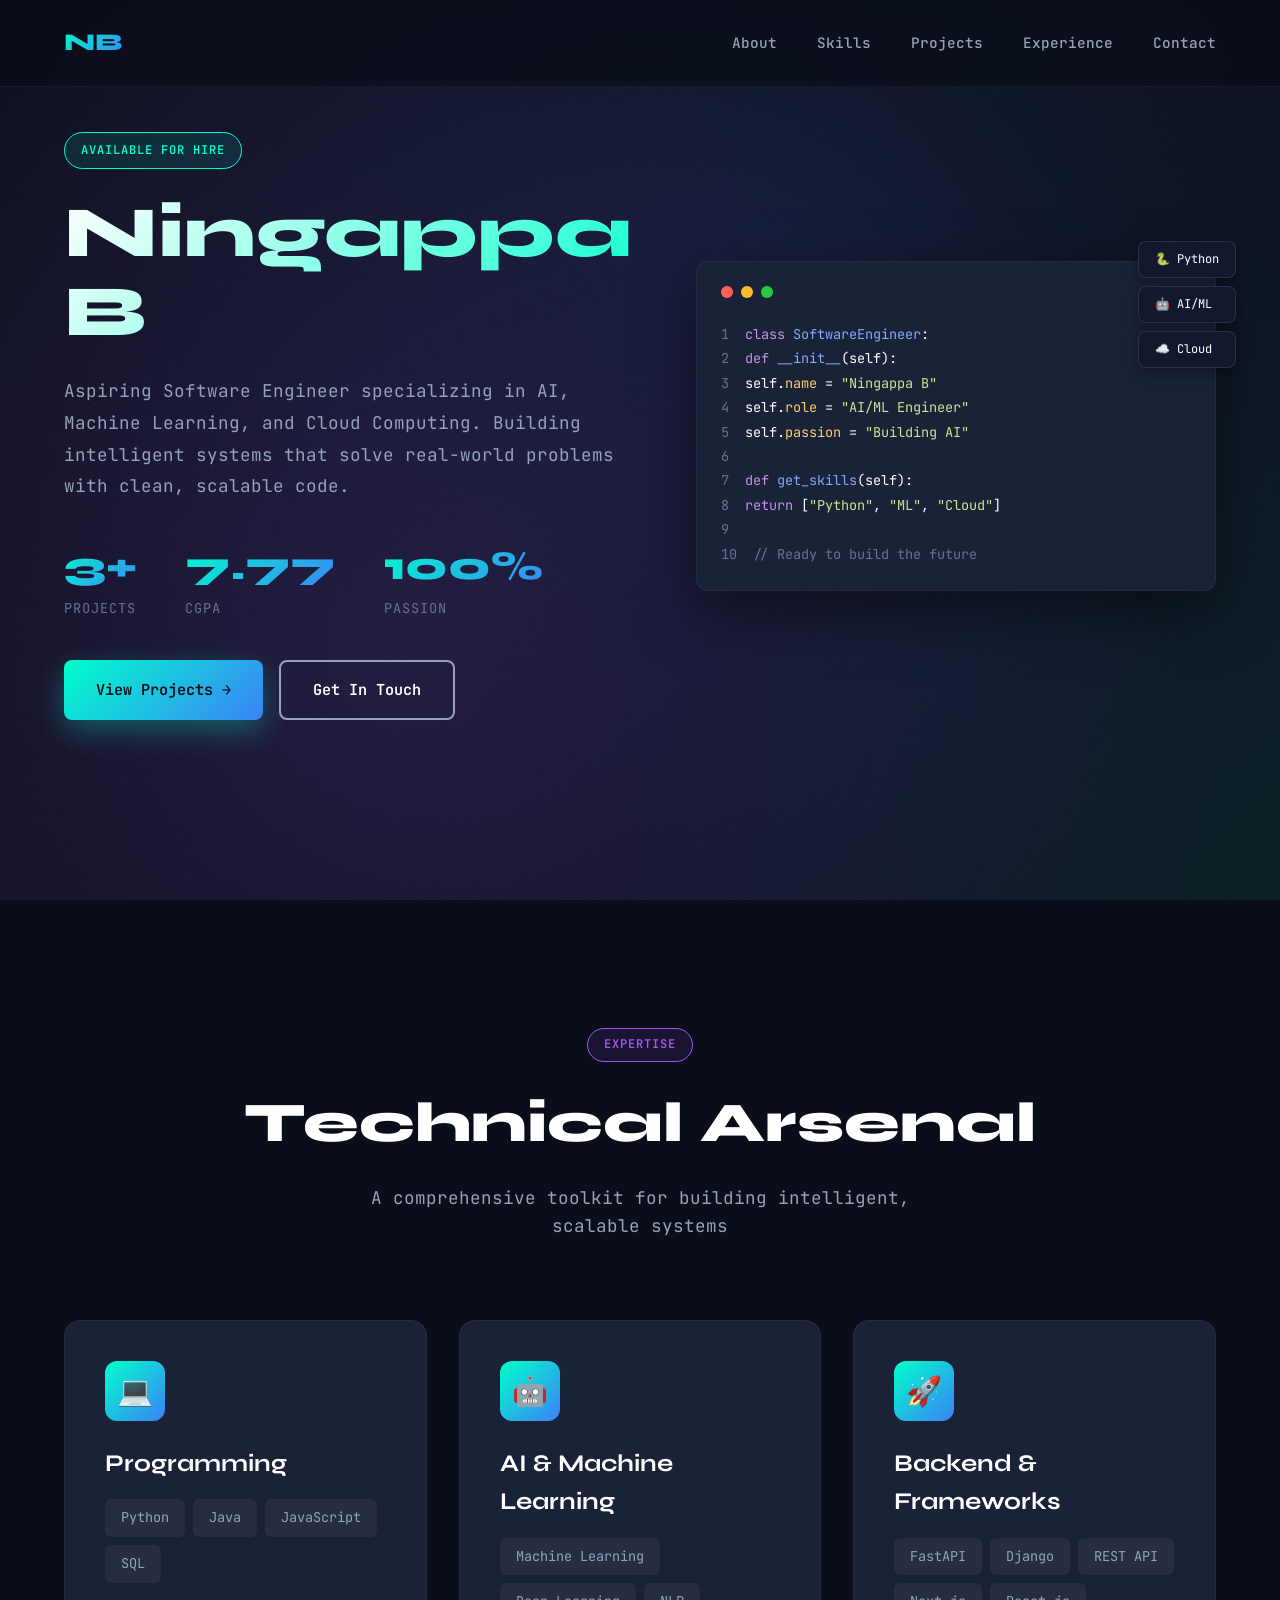
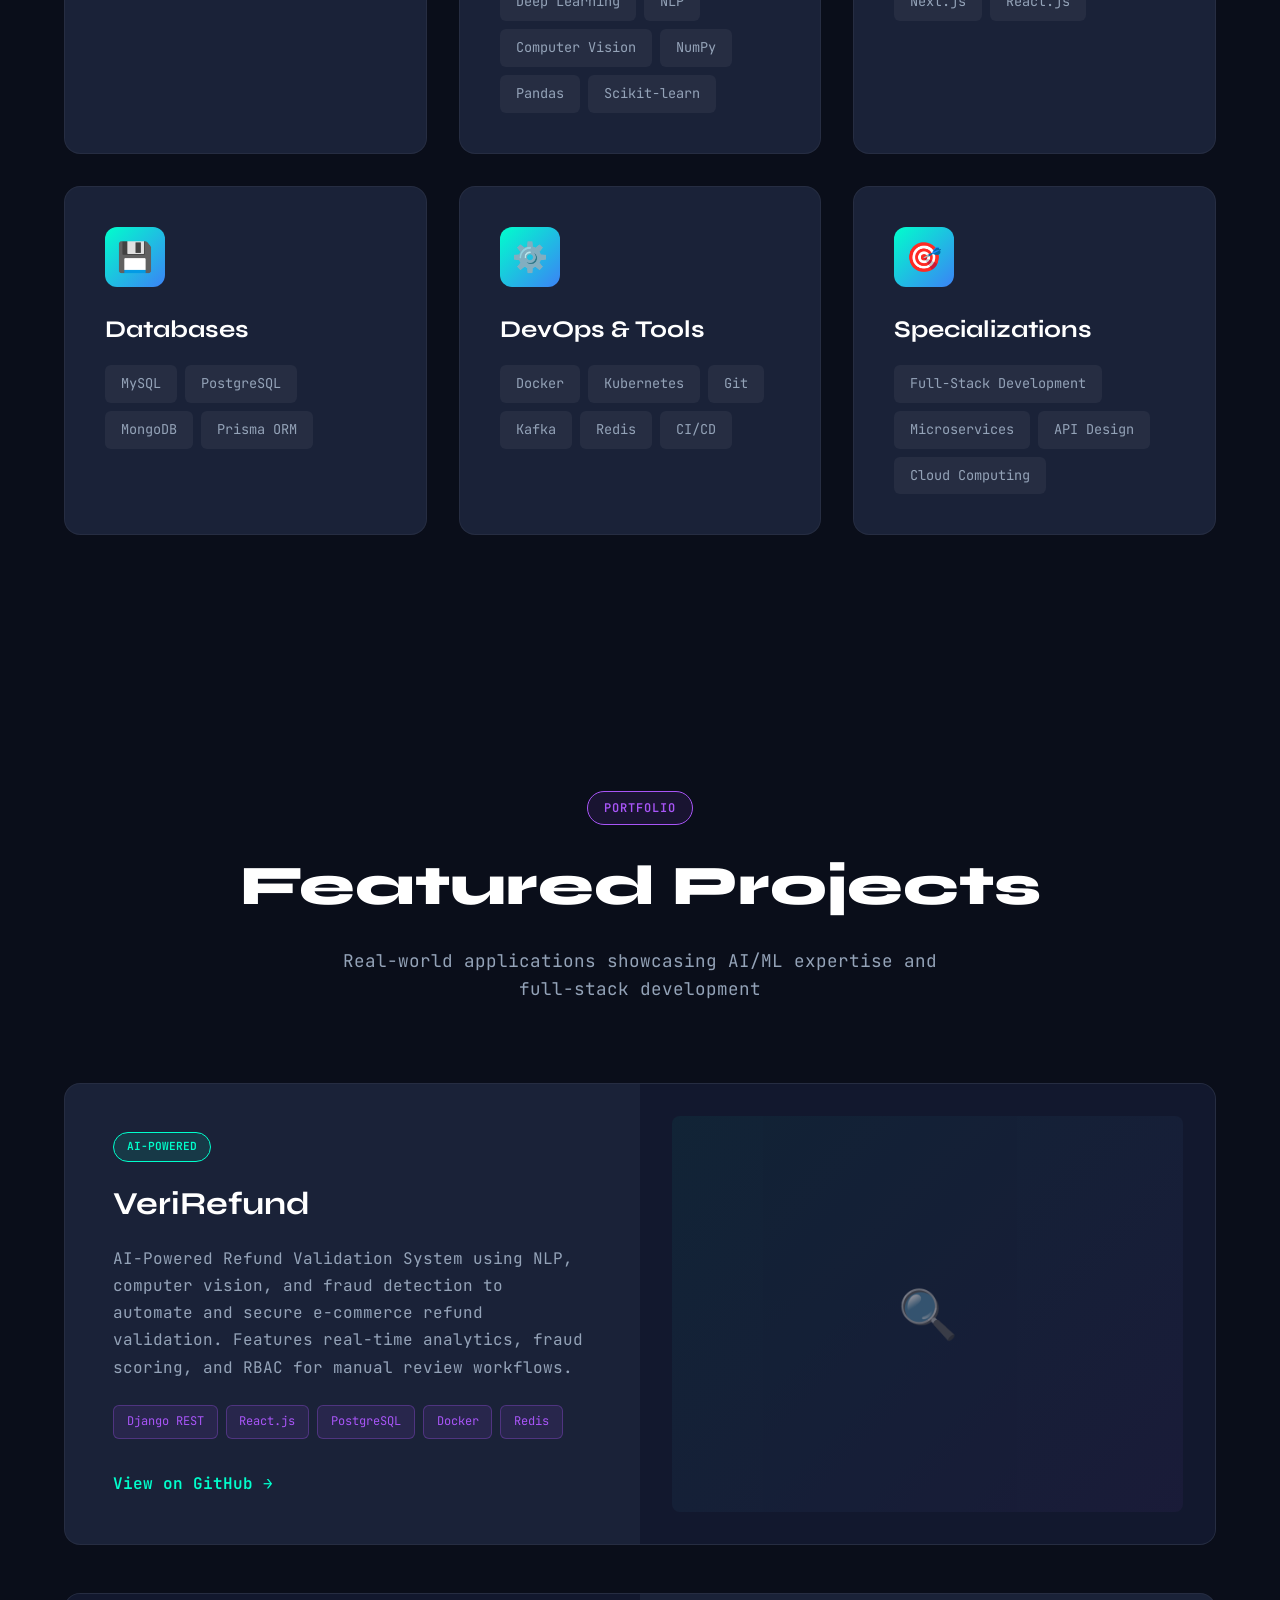
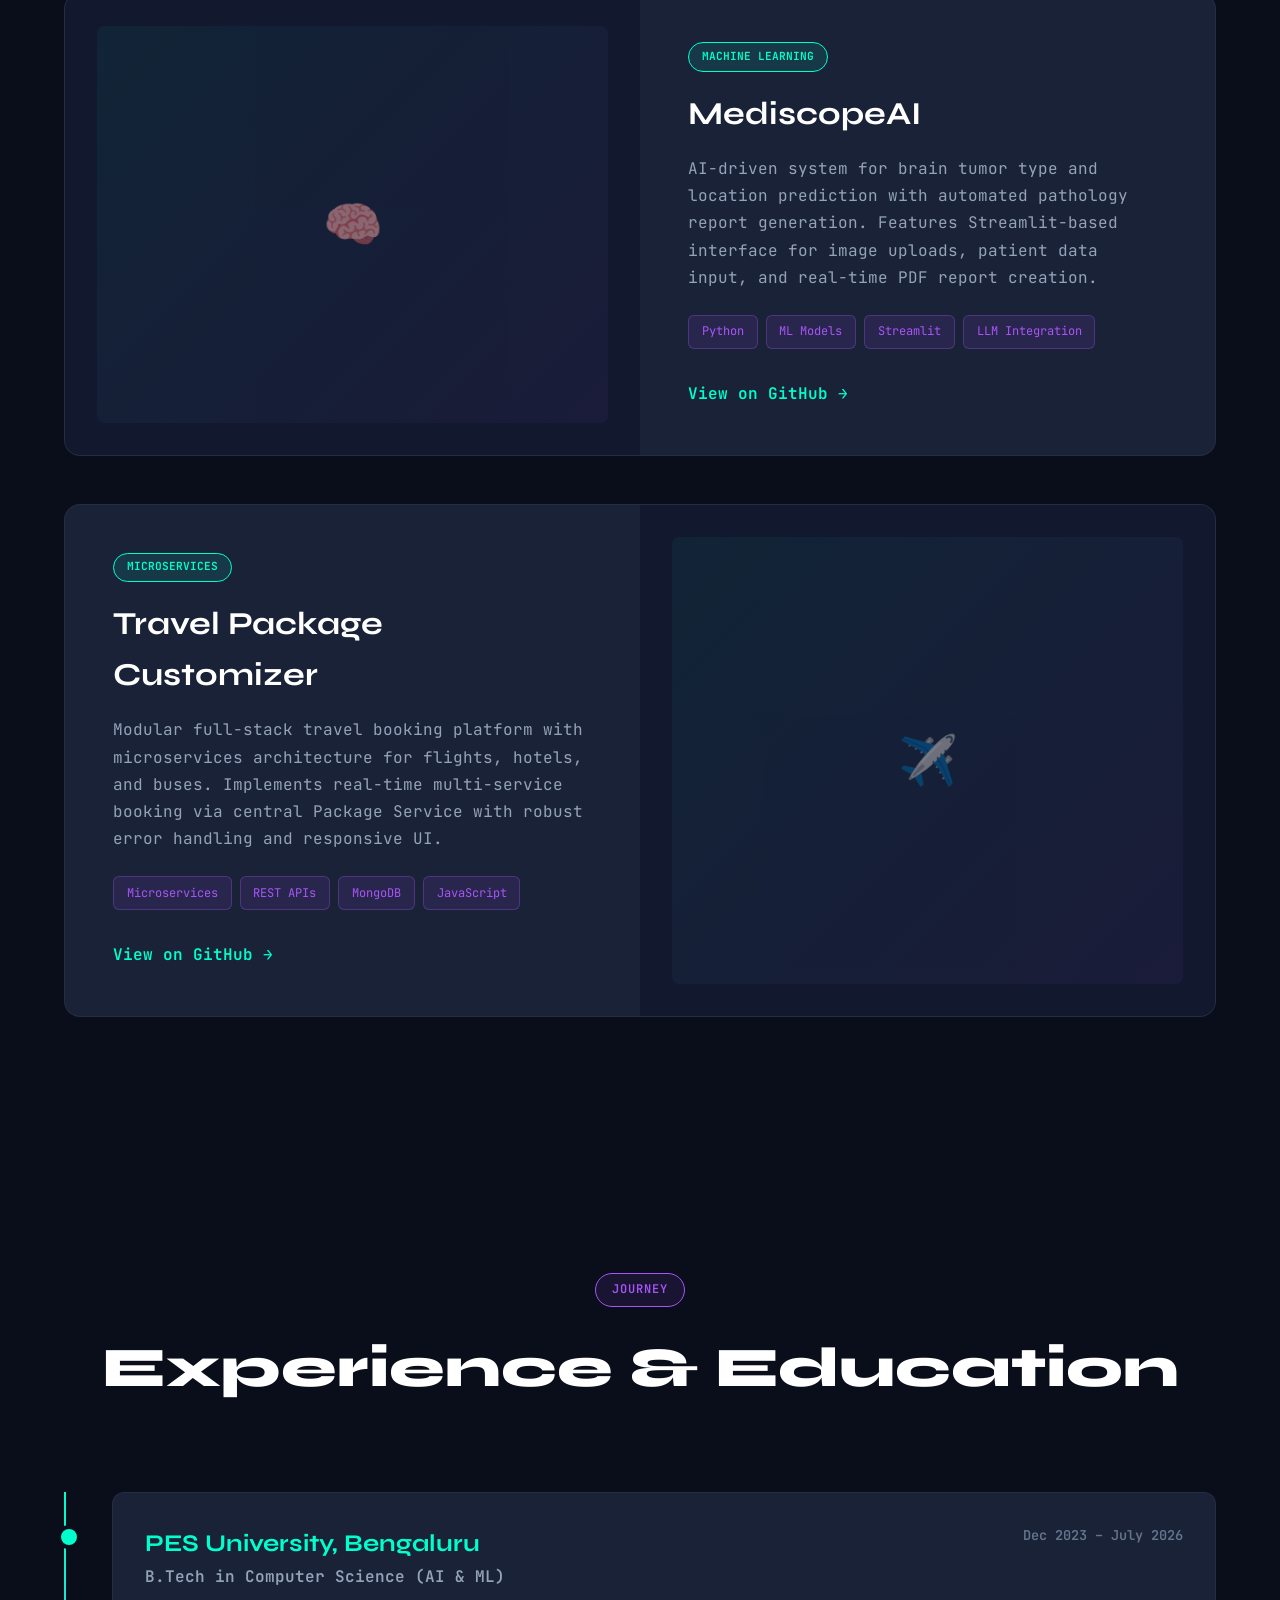
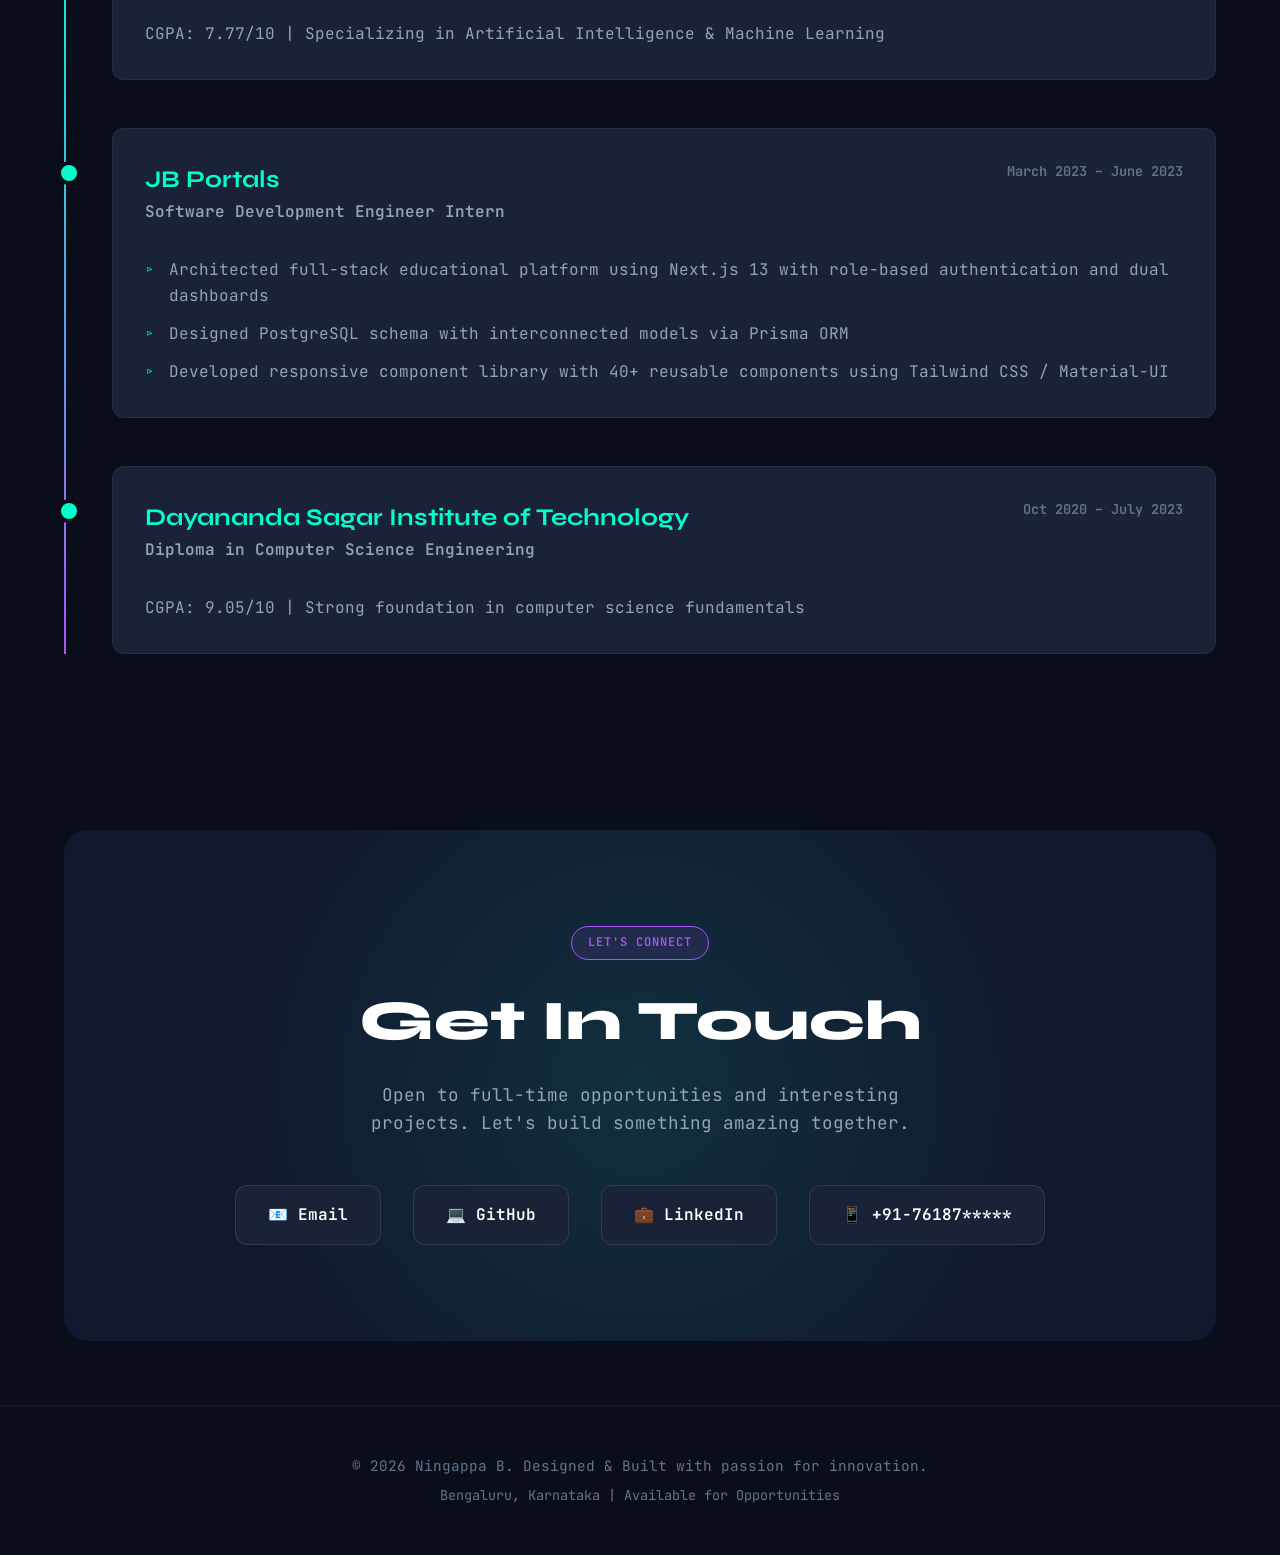
==== index.html @ 683966c1 "Rename portfolio.html to index.html for GitHub Pages" ====
<!DOCTYPE html>
<html lang="en">

<head>
    <meta charset="UTF-8">
    <meta name="viewport" content="width=device-width, initial-scale=1.0">
    <title>Ningappa B | Software Engineer & AI Specialist</title>
    <link rel="preconnect" href="https://fonts.googleapis.com">
    <link rel="preconnect" href="https://fonts.gstatic.com" crossorigin>
    <link
        href="https://fonts.googleapis.com/css2?family=Syne:wght@400;600;700;800&family=JetBrains+Mono:wght@400;500;600&display=swap"
        rel="stylesheet">
    <link rel="stylesheet" href="portfolio.css">
</head>

<body>
    <div class="bg-animation"></div>
    <div class="grain"></div>

    <!-- Navigation -->
    <nav>
        <div class="logo">NB</div>
        <ul class="nav-links">
            <li><a href="#about">About</a></li>
            <li><a href="#skills">Skills</a></li>
            <li><a href="#projects">Projects</a></li>
            <li><a href="#experience">Experience</a></li>
            <li><a href="#contact">Contact</a></li>
        </ul>
    </nav>

    <!-- Hero Section -->
    <section id="about" class="hero">
        <div class="container">
            <div class="hero-content">
                <div class="hero-text">
                    <span class="hero-tag">AVAILABLE FOR HIRE</span>
                    <h1>Ningappa B</h1>
                    <p class="hero-description">
                        Aspiring Software Engineer specializing in AI, Machine Learning, and Cloud Computing.
                        Building intelligent systems that solve real-world problems with clean, scalable code.
                    </p>
                    <div class="hero-stats">
                        <div class="stat">
                            <div class="stat-number">3+</div>
                            <div class="stat-label">Projects</div>
                        </div>
                        <div class="stat">
                            <div class="stat-number">7.77</div>
                            <div class="stat-label">CGPA</div>
                        </div>
                        <div class="stat">
                            <div class="stat-number">100%</div>
                            <div class="stat-label">Passion</div>
                        </div>
                    </div>
                    <div class="cta-buttons">
                        <a href="#projects" class="btn btn-primary">View Projects →</a>
                        <a href="#contact" class="btn btn-secondary">Get In Touch</a>
                    </div>
                </div>
                <div class="hero-visual">
                    <div class="code-window">
                        <div class="window-header">
                            <span class="window-dot dot-red"></span>
                            <span class="window-dot dot-yellow"></span>
                            <span class="window-dot dot-green"></span>
                        </div>
                        <div class="code-content">
                            <div class="code-line">
                                <span class="line-number">1</span>
                                <span><span class="keyword">class</span> <span
                                        class="function">SoftwareEngineer</span>:</span>
                            </div>
                            <div class="code-line">
                                <span class="line-number">2</span>
                                <span> <span class="keyword">def</span> <span
                                        class="function">__init__</span>(self):</span>
                            </div>
                            <div class="code-line">
                                <span class="line-number">3</span>
                                <span> self.<span class="variable">name</span> = <span class="string">"Ningappa
                                        B"</span></span>
                            </div>
                            <div class="code-line">
                                <span class="line-number">4</span>
                                <span> self.<span class="variable">role</span> = <span class="string">"AI/ML
                                        Engineer"</span></span>
                            </div>
                            <div class="code-line">
                                <span class="line-number">5</span>
                                <span> self.<span class="variable">passion</span> = <span class="string">"Building
                                        AI"</span></span>
                            </div>
                            <div class="code-line">
                                <span class="line-number">6</span>
                                <span></span>
                            </div>
                            <div class="code-line">
                                <span class="line-number">7</span>
                                <span> <span class="keyword">def</span> <span
                                        class="function">get_skills</span>(self):</span>
                            </div>
                            <div class="code-line">
                                <span class="line-number">8</span>
                                <span> <span class="keyword">return</span> [<span class="string">"Python"</span>, <span
                                        class="string">"ML"</span>, <span class="string">"Cloud"</span>]</span>
                            </div>
                            <div class="code-line">
                                <span class="line-number">9</span>
                                <span></span>
                            </div>
                            <div class="code-line">
                                <span class="line-number">10</span>
                                <span class="comment">// Ready to build the future</span></span>
                            </div>
                        </div>
                    </div>
                    <div class="floating-tags">
                        <div class="tech-tag">🐍 Python</div>
                        <div class="tech-tag">🤖 AI/ML</div>
                        <div class="tech-tag">☁️ Cloud</div>
                    </div>
                </div>
            </div>
        </div>
    </section>

    <!-- Skills Section -->
    <section id="skills">
        <div class="container">
            <div class="section-header reveal">
                <span class="section-tag">Expertise</span>
                <h2>Technical Arsenal</h2>
                <p class="section-description">
                    A comprehensive toolkit for building intelligent, scalable systems
                </p>
            </div>
            <div class="skills-grid">
                <div class="skill-category reveal">
                    <div class="skill-icon">💻</div>
                    <h3>Programming</h3>
                    <div class="skill-list">
                        <span class="skill-item">Python</span>
                        <span class="skill-item">Java</span>
                        <span class="skill-item">JavaScript</span>
                        <span class="skill-item">SQL</span>
                    </div>
                </div>
                <div class="skill-category reveal">
                    <div class="skill-icon">🤖</div>
                    <h3>AI & Machine Learning</h3>
                    <div class="skill-list">
                        <span class="skill-item">Machine Learning</span>
                        <span class="skill-item">Deep Learning</span>
                        <span class="skill-item">NLP</span>
                        <span class="skill-item">Computer Vision</span>
                        <span class="skill-item">NumPy</span>
                        <span class="skill-item">Pandas</span>
                        <span class="skill-item">Scikit-learn</span>
                    </div>
                </div>
                <div class="skill-category reveal">
                    <div class="skill-icon">🚀</div>
                    <h3>Backend & Frameworks</h3>
                    <div class="skill-list">
                        <span class="skill-item">FastAPI</span>
                        <span class="skill-item">Django</span>
                        <span class="skill-item">REST API</span>
                        <span class="skill-item">Next.js</span>
                        <span class="skill-item">React.js</span>
                    </div>
                </div>
                <div class="skill-category reveal">
                    <div class="skill-icon">💾</div>
                    <h3>Databases</h3>
                    <div class="skill-list">
                        <span class="skill-item">MySQL</span>
                        <span class="skill-item">PostgreSQL</span>
                        <span class="skill-item">MongoDB</span>
                        <span class="skill-item">Prisma ORM</span>
                    </div>
                </div>
                <div class="skill-category reveal">
                    <div class="skill-icon">⚙️</div>
                    <h3>DevOps & Tools</h3>
                    <div class="skill-list">
                        <span class="skill-item">Docker</span>
                        <span class="skill-item">Kubernetes</span>
                        <span class="skill-item">Git</span>
                        <span class="skill-item">Kafka</span>
                        <span class="skill-item">Redis</span>
                        <span class="skill-item">CI/CD</span>
                    </div>
                </div>
                <div class="skill-category reveal">
                    <div class="skill-icon">🎯</div>
                    <h3>Specializations</h3>
                    <div class="skill-list">
                        <span class="skill-item">Full-Stack Development</span>
                        <span class="skill-item">Microservices</span>
                        <span class="skill-item">API Design</span>
                        <span class="skill-item">Cloud Computing</span>
                    </div>
                </div>
            </div>
        </div>
    </section>

    <!-- Projects Section -->
    <section id="projects">
        <div class="container">
            <div class="section-header reveal">
                <span class="section-tag">Portfolio</span>
                <h2>Featured Projects</h2>
                <p class="section-description">
                    Real-world applications showcasing AI/ML expertise and full-stack development
                </p>
            </div>
            <div class="projects-grid">
                <!-- Project 1 -->
                <div class="project-card reveal">
                    <div class="project-content">
                        <span class="project-tag">AI-POWERED</span>
                        <h3>VeriRefund</h3>
                        <p class="project-description">
                            AI-Powered Refund Validation System using NLP, computer vision, and fraud detection
                            to automate and secure e-commerce refund validation. Features real-time analytics,
                            fraud scoring, and RBAC for manual review workflows.
                        </p>
                        <div class="project-tech">
                            <span class="tech-badge">Django REST</span>
                            <span class="tech-badge">React.js</span>
                            <span class="tech-badge">PostgreSQL</span>
                            <span class="tech-badge">Docker</span>
                            <span class="tech-badge">Redis</span>
                        </div>
                        <a href="" class="project-link">View on GitHub →</a>
                    </div>
                    <div class="project-visual">
                        <div class="visual-placeholder">🔍</div>
                    </div>
                </div>

                <!-- Project 2 -->
                <div class="project-card reveal">
                    <div class="project-visual">
                        <div class="visual-placeholder">🧠</div>
                    </div>
                    <div class="project-content">
                        <span class="project-tag">MACHINE LEARNING</span>
                        <h3>MediscopeAI</h3>
                        <p class="project-description">
                            AI-driven system for brain tumor type and location prediction with automated pathology
                            report generation. Features Streamlit-based interface for image uploads, patient data
                            input, and real-time PDF report creation.
                        </p>
                        <div class="project-tech">
                            <span class="tech-badge">Python</span>
                            <span class="tech-badge">ML Models</span>
                            <span class="tech-badge">Streamlit</span>
                            <span class="tech-badge">LLM Integration</span>
                        </div>
                        <a href="#" class="project-link">View on GitHub →</a>
                    </div>
                </div>

                <!-- Project 3 -->
                <div class="project-card reveal">
                    <div class="project-content">
                        <span class="project-tag">MICROSERVICES</span>
                        <h3>Travel Package Customizer</h3>
                        <p class="project-description">
                            Modular full-stack travel booking platform with microservices architecture for flights,
                            hotels, and buses. Implements real-time multi-service booking via central Package Service
                            with robust error handling and responsive UI.
                        </p>
                        <div class="project-tech">
                            <span class="tech-badge">Microservices</span>
                            <span class="tech-badge">REST APIs</span>
                            <span class="tech-badge">MongoDB</span>
                            <span class="tech-badge">JavaScript</span>
                        </div>
                        <a href="#" class="project-link">View on GitHub →</a>
                    </div>
                    <div class="project-visual">
                        <div class="visual-placeholder">✈️</div>
                    </div>
                </div>
            </div>
        </div>
    </section>

    <!-- Experience Section -->
    <section id="experience">
        <div class="container">
            <div class="section-header reveal">
                <span class="section-tag">Journey</span>
                <h2>Experience & Education</h2>
            </div>
            <div class="timeline">
                <div class="timeline-item reveal">
                    <div class="timeline-header">
                        <div>
                            <h3>PES University, Bengaluru</h3>
                            <h4>B.Tech in Computer Science (AI & ML)</h4>
                        </div>
                        <span class="timeline-date">Dec 2023 – July 2026</span>
                    </div>
                    <div class="timeline-content">
                        <p style="color: var(--text-secondary);">
                            CGPA: 7.77/10 | Specializing in Artificial Intelligence & Machine Learning
                        </p>
                    </div>
                </div>

                <div class="timeline-item reveal">
                    <div class="timeline-header">
                        <div>
                            <h3>JB Portals</h3>
                            <h4>Software Development Engineer Intern</h4>
                        </div>
                        <span class="timeline-date">March 2023 – June 2023</span>
                    </div>
                    <div class="timeline-content">
                        <ul>
                            <li>Architected full-stack educational platform using Next.js 13 with role-based
                                authentication and dual dashboards</li>
                            <li>Designed PostgreSQL schema with interconnected models via Prisma ORM</li>
                            <li>Developed responsive component library with 40+ reusable components using Tailwind CSS /
                                Material-UI</li>
                        </ul>
                    </div>
                </div>

                <div class="timeline-item reveal">
                    <div class="timeline-header">
                        <div>
                            <h3>Dayananda Sagar Institute of Technology</h3>
                            <h4>Diploma in Computer Science Engineering</h4>
                        </div>
                        <span class="timeline-date">Oct 2020 – July 2023</span>
                    </div>
                    <div class="timeline-content">
                        <p style="color: var(--text-secondary);">
                            CGPA: 9.05/10 | Strong foundation in computer science fundamentals
                        </p>
                    </div>
                </div>
            </div>
        </div>
    </section>

    <!-- Contact Section -->
    <section id="contact">
        <div class="contact-content">
            <span class="section-tag">Let's Connect</span>
            <h2>Get In Touch</h2>
            <p class="section-description">
                Open to full-time opportunities and interesting projects. Let's build something amazing together.
            </p>
            <div class="contact-links">
                <a href="mailto:ningappaninga810@gmail.com" class="contact-link">
                    📧 Email
                </a>
                <a href="https://github.com/ningappa-hub" class="contact-link" target="_blank">
                    💻 GitHub
                </a>
                <a href="https://linkedin.com/in/ningappa" class="contact-link" target="_blank">
                    💼 LinkedIn
                </a>
                <a href="tel:+917618700676" class="contact-link">
                    📱 +91-76187*****
                </a>
            </div>
        </div>
    </section>

    <!-- Footer -->
    <footer>
        <div class="footer-content">
            <p>© 2026 Ningappa B. Designed & Built with passion for innovation.</p>
            <p style="margin-top: 0.5rem; font-size: 0.85rem;">Bengaluru, Karnataka | Available for Opportunities</p>
        </div>
    </footer>

    <script src="portfolio.js"></script>
</body>

</html>
---- portfolio.css ----
:root {
    --bg-primary: #0a0e1a;
    --bg-secondary: #12182e;
    --bg-card: #1a2238;
    --accent-cyan: #00ffcc;
    --accent-purple: #a855f7;
    --accent-blue: #3b82f6;
    --text-primary: #ffffff;
    --text-secondary: #94a3b8;
    --text-muted: #64748b;
    --gradient-1: linear-gradient(135deg, #667eea 0%, #764ba2 100%);
    --gradient-2: linear-gradient(135deg, #00ffcc 0%, #3b82f6 100%);
    --gradient-3: linear-gradient(135deg, #f093fb 0%, #f5576c 100%);
}

* {
    margin: 0;
    padding: 0;
    box-sizing: border-box;
}

body {
    font-family: 'JetBrains Mono', monospace;
    background: var(--bg-primary);
    color: var(--text-primary);
    line-height: 1.6;
    overflow-x: hidden;
}

/* Animated Background */
.bg-animation {
    position: fixed;
    top: 0;
    left: 0;
    width: 100%;
    height: 100%;
    z-index: -1;
    overflow: hidden;
}

.bg-animation::before {
    content: '';
    position: absolute;
    width: 150%;
    height: 150%;
    background: radial-gradient(circle at 20% 50%, rgba(168, 85, 247, 0.15) 0%, transparent 50%),
        radial-gradient(circle at 80% 80%, rgba(0, 255, 204, 0.1) 0%, transparent 50%),
        radial-gradient(circle at 40% 20%, rgba(59, 130, 246, 0.1) 0%, transparent 50%);
    animation: bgShift 20s ease-in-out infinite;
}

@keyframes bgShift {

    0%,
    100% {
        transform: translate(0, 0);
    }

    50% {
        transform: translate(-50px, 50px);
    }
}

.grain {
    position: fixed;
    top: 0;
    left: 0;
    width: 100%;
    height: 100%;
    opacity: 0.03;
    pointer-events: none;
    background-image: url("data:image/svg+xml,%3Csvg viewBox='0 0 400 400' xmlns='http://www.w3.org/2000/svg'%3E%3Cfilter id='noiseFilter'%3E%3CfeTurbulence type='fractalNoise' baseFrequency='0.9' numOctaves='4' stitchTiles='stitch'/%3E%3C/filter%3E%3Crect width='100%25' height='100%25' filter='url(%23noiseFilter)'/%3E%3C/svg%3E");
    z-index: 1;
}

/* Navigation */
nav {
    position: fixed;
    top: 0;
    width: 100%;
    padding: 1.5rem 4rem;
    display: flex;
    justify-content: space-between;
    align-items: center;
    z-index: 1000;
    backdrop-filter: blur(10px);
    background: rgba(10, 14, 26, 0.8);
    border-bottom: 1px solid rgba(255, 255, 255, 0.05);
    animation: slideDown 0.6s ease-out;
}

@keyframes slideDown {
    from {
        transform: translateY(-100%);
        opacity: 0;
    }

    to {
        transform: translateY(0);
        opacity: 1;
    }
}

.logo {
    font-family: 'Syne', sans-serif;
    font-size: 1.5rem;
    font-weight: 800;
    background: var(--gradient-2);
    -webkit-background-clip: text;
    -webkit-text-fill-color: transparent;
    background-clip: text;
}

.nav-links {
    display: flex;
    gap: 2.5rem;
    list-style: none;
}

.nav-links a {
    color: var(--text-secondary);
    text-decoration: none;
    font-size: 0.9rem;
    font-weight: 500;
    transition: color 0.3s ease;
    position: relative;
}

.nav-links a::after {
    content: '';
    position: absolute;
    bottom: -5px;
    left: 0;
    width: 0;
    height: 2px;
    background: var(--accent-cyan);
    transition: width 0.3s ease;
}

.nav-links a:hover {
    color: var(--accent-cyan);
}

.nav-links a:hover::after {
    width: 100%;
}

/* Container */
.container {
    max-width: 1400px;
    margin: 0 auto;
    padding: 0 4rem;
    position: relative;
    z-index: 2;
}

/* Hero Section */
.hero {
    min-height: 100vh;
    display: flex;
    align-items: center;
    padding-top: 80px;
}

.hero-content {
    display: grid;
    grid-template-columns: 1fr 1fr;
    gap: 4rem;
    align-items: center;
}

.hero-text {
    animation: fadeInUp 0.8s ease-out 0.2s both;
}

@keyframes fadeInUp {
    from {
        opacity: 0;
        transform: translateY(30px);
    }

    to {
        opacity: 1;
        transform: translateY(0);
    }
}

.hero-tag {
    display: inline-block;
    padding: 0.5rem 1rem;
    background: rgba(0, 255, 204, 0.1);
    border: 1px solid var(--accent-cyan);
    border-radius: 20px;
    color: var(--accent-cyan);
    font-size: 0.75rem;
    font-weight: 600;
    margin-bottom: 1.5rem;
    letter-spacing: 1px;
}

h1 {
    font-family: 'Syne', sans-serif;
    font-size: 4.5rem;
    font-weight: 800;
    line-height: 1.1;
    margin-bottom: 1.5rem;
    background: linear-gradient(135deg, #ffffff 0%, var(--accent-cyan) 100%);
    -webkit-background-clip: text;
    -webkit-text-fill-color: transparent;
    background-clip: text;
}

.hero-description {
    font-size: 1.1rem;
    color: var(--text-secondary);
    margin-bottom: 2rem;
    line-height: 1.8;
}

.hero-stats {
    display: flex;
    gap: 3rem;
    margin-bottom: 2.5rem;
}

.stat {
    display: flex;
    flex-direction: column;
}

.stat-number {
    font-family: 'Syne', sans-serif;
    font-size: 2.5rem;
    font-weight: 800;
    background: var(--gradient-2);
    -webkit-background-clip: text;
    -webkit-text-fill-color: transparent;
    background-clip: text;
}

.stat-label {
    font-size: 0.85rem;
    color: var(--text-muted);
    text-transform: uppercase;
    letter-spacing: 1px;
}

.cta-buttons {
    display: flex;
    gap: 1rem;
}

.btn {
    padding: 1rem 2rem;
    border-radius: 8px;
    text-decoration: none;
    font-weight: 600;
    font-size: 0.95rem;
    transition: all 0.3s ease;
    display: inline-flex;
    align-items: center;
    gap: 0.5rem;
    border: none;
    cursor: pointer;
}

.btn-primary {
    background: var(--gradient-2);
    color: var(--bg-primary);
    box-shadow: 0 10px 30px rgba(0, 255, 204, 0.3);
}

.btn-primary:hover {
    transform: translateY(-3px);
    box-shadow: 0 15px 40px rgba(0, 255, 204, 0.4);
}

.btn-secondary {
    background: transparent;
    color: var(--text-primary);
    border: 2px solid var(--text-secondary);
}

.btn-secondary:hover {
    border-color: var(--accent-cyan);
    color: var(--accent-cyan);
    transform: translateY(-3px);
}

/* Hero Visual */
.hero-visual {
    position: relative;
    animation: fadeInUp 0.8s ease-out 0.4s both;
}

.code-window {
    background: var(--bg-card);
    border-radius: 12px;
    border: 1px solid rgba(255, 255, 255, 0.05);
    padding: 1.5rem;
    box-shadow: 0 20px 60px rgba(0, 0, 0, 0.5);
    position: relative;
}

.window-header {
    display: flex;
    gap: 0.5rem;
    margin-bottom: 1.5rem;
}

.window-dot {
    width: 12px;
    height: 12px;
    border-radius: 50%;
}

.dot-red {
    background: #ff5f56;
}

.dot-yellow {
    background: #ffbd2e;
}

.dot-green {
    background: #27c93f;
}

.code-content {
    font-family: 'JetBrains Mono', monospace;
    font-size: 0.85rem;
    line-height: 1.8;
}

.code-line {
    display: flex;
    gap: 1rem;
}

.line-number {
    color: var(--text-muted);
    user-select: none;
}

.keyword {
    color: #c792ea;
}

.function {
    color: #82aaff;
}

.string {
    color: #c3e88d;
}

.comment {
    color: var(--text-muted);
}

.variable {
    color: #ffcb6b;
}

.floating-tags {
    position: absolute;
    top: -20px;
    right: -20px;
    display: flex;
    flex-direction: column;
    gap: 0.5rem;
}

.tech-tag {
    background: var(--bg-secondary);
    padding: 0.5rem 1rem;
    border-radius: 8px;
    font-size: 0.75rem;
    border: 1px solid rgba(255, 255, 255, 0.1);
    box-shadow: 0 5px 15px rgba(0, 0, 0, 0.3);
    animation: float 3s ease-in-out infinite;
}

.tech-tag:nth-child(2) {
    animation-delay: 0.5s;
}

.tech-tag:nth-child(3) {
    animation-delay: 1s;
}

@keyframes float {

    0%,
    100% {
        transform: translateY(0);
    }

    50% {
        transform: translateY(-10px);
    }
}

/* Section Styling */
section {
    padding: 8rem 0;
}

.section-header {
    text-align: center;
    margin-bottom: 5rem;
}

.section-tag {
    display: inline-block;
    padding: 0.4rem 1rem;
    background: rgba(168, 85, 247, 0.1);
    border: 1px solid var(--accent-purple);
    border-radius: 20px;
    color: var(--accent-purple);
    font-size: 0.75rem;
    font-weight: 600;
    margin-bottom: 1rem;
    letter-spacing: 1px;
    text-transform: uppercase;
}

h2 {
    font-family: 'Syne', sans-serif;
    font-size: 3.5rem;
    font-weight: 800;
    margin-bottom: 1rem;
}

.section-description {
    color: var(--text-secondary);
    font-size: 1.1rem;
    max-width: 600px;
    margin: 0 auto;
}

/* Skills Section */
.skills-grid {
    display: grid;
    grid-template-columns: repeat(auto-fit, minmax(300px, 1fr));
    gap: 2rem;
}

.skill-category {
    background: var(--bg-card);
    padding: 2.5rem;
    border-radius: 16px;
    border: 1px solid rgba(255, 255, 255, 0.05);
    transition: all 0.3s ease;
    position: relative;
    overflow: hidden;
}

.skill-category::before {
    content: '';
    position: absolute;
    top: 0;
    left: 0;
    width: 100%;
    height: 4px;
    background: var(--gradient-2);
    transform: scaleX(0);
    transition: transform 0.3s ease;
}

.skill-category:hover {
    transform: translateY(-5px);
    border-color: rgba(0, 255, 204, 0.3);
}

.skill-category:hover::before {
    transform: scaleX(1);
}

.skill-icon {
    width: 60px;
    height: 60px;
    background: var(--gradient-2);
    border-radius: 12px;
    display: flex;
    align-items: center;
    justify-content: center;
    font-size: 1.8rem;
    margin-bottom: 1.5rem;
}

.skill-category h3 {
    font-family: 'Syne', sans-serif;
    font-size: 1.5rem;
    margin-bottom: 1rem;
}

.skill-list {
    display: flex;
    flex-wrap: wrap;
    gap: 0.5rem;
}

.skill-item {
    padding: 0.5rem 1rem;
    background: rgba(255, 255, 255, 0.05);
    border-radius: 6px;
    font-size: 0.85rem;
    color: var(--text-secondary);
    transition: all 0.3s ease;
}

.skill-item:hover {
    background: rgba(0, 255, 204, 0.1);
    color: var(--accent-cyan);
}

/* Projects Section */
.projects-grid {
    display: grid;
    gap: 3rem;
}

.project-card {
    background: var(--bg-card);
    border-radius: 16px;
    border: 1px solid rgba(255, 255, 255, 0.05);
    overflow: hidden;
    transition: all 0.4s ease;
    display: grid;
    grid-template-columns: 1fr 1fr;
    min-height: 400px;
}

.project-card:hover {
    transform: translateY(-8px);
    box-shadow: 0 20px 60px rgba(0, 255, 204, 0.2);
    border-color: rgba(0, 255, 204, 0.3);
}

.project-content {
    padding: 3rem;
    display: flex;
    flex-direction: column;
    justify-content: center;
}

.project-tag {
    display: inline-block;
    padding: 0.3rem 0.8rem;
    background: rgba(0, 255, 204, 0.1);
    border: 1px solid var(--accent-cyan);
    border-radius: 20px;
    color: var(--accent-cyan);
    font-size: 0.7rem;
    font-weight: 600;
    margin-bottom: 1rem;
    width: fit-content;
}

.project-card h3 {
    font-family: 'Syne', sans-serif;
    font-size: 2rem;
    font-weight: 700;
    margin-bottom: 1rem;
}

.project-description {
    color: var(--text-secondary);
    margin-bottom: 1.5rem;
    line-height: 1.7;
}

.project-tech {
    display: flex;
    flex-wrap: wrap;
    gap: 0.5rem;
    margin-bottom: 2rem;
}

.tech-badge {
    padding: 0.4rem 0.8rem;
    background: rgba(168, 85, 247, 0.1);
    border: 1px solid rgba(168, 85, 247, 0.3);
    border-radius: 6px;
    font-size: 0.75rem;
    color: var(--accent-purple);
}

.project-link {
    color: var(--accent-cyan);
    text-decoration: none;
    font-weight: 600;
    display: inline-flex;
    align-items: center;
    gap: 0.5rem;
    transition: gap 0.3s ease;
}

.project-link:hover {
    gap: 1rem;
}

.project-visual {
    background: var(--bg-secondary);
    position: relative;
    display: flex;
    align-items: center;
    justify-content: center;
    padding: 2rem;
}

.visual-placeholder {
    width: 100%;
    height: 100%;
    background: linear-gradient(135deg, rgba(0, 255, 204, 0.1) 0%, rgba(168, 85, 247, 0.1) 100%);
    border-radius: 8px;
    display: flex;
    align-items: center;
    justify-content: center;
    font-size: 3rem;
    opacity: 0.5;
}

/* Experience Section */
.timeline {
    position: relative;
    padding-left: 3rem;
}

.timeline::before {
    content: '';
    position: absolute;
    left: 0;
    top: 0;
    height: 100%;
    width: 2px;
    background: linear-gradient(180deg, var(--accent-cyan) 0%, var(--accent-purple) 100%);
}

.timeline-item {
    position: relative;
    margin-bottom: 3rem;
    padding: 2rem;
    background: var(--bg-card);
    border-radius: 12px;
    border: 1px solid rgba(255, 255, 255, 0.05);
    transition: all 0.3s ease;
}

.timeline-item::before {
    content: '';
    position: absolute;
    left: -3.5rem;
    top: 2rem;
    width: 16px;
    height: 16px;
    background: var(--accent-cyan);
    border-radius: 50%;
    border: 4px solid var(--bg-primary);
}

.timeline-item:hover {
    transform: translateX(10px);
    border-color: rgba(0, 255, 204, 0.3);
}

.timeline-header {
    display: flex;
    justify-content: space-between;
    align-items: flex-start;
    margin-bottom: 1rem;
}

.timeline-item h3 {
    font-family: 'Syne', sans-serif;
    font-size: 1.5rem;
    font-weight: 700;
    color: var(--accent-cyan);
}

.timeline-item h4 {
    color: var(--text-secondary);
    font-weight: 600;
    margin-bottom: 1rem;
}

.timeline-date {
    color: var(--text-muted);
    font-size: 0.85rem;
    font-weight: 600;
}

.timeline-content ul {
    list-style: none;
    display: flex;
    flex-direction: column;
    gap: 0.8rem;
}

.timeline-content li {
    color: var(--text-secondary);
    padding-left: 1.5rem;
    position: relative;
}

.timeline-content li::before {
    content: '▹';
    position: absolute;
    left: 0;
    color: var(--accent-cyan);
}

/* Contact Section */
#contact {
    background: var(--bg-secondary);
    border-radius: 24px;
    padding: 6rem 4rem;
    margin: 0 4rem 4rem;
    text-align: center;
    position: relative;
    overflow: hidden;
}

#contact::before {
    content: '';
    position: absolute;
    top: 0;
    left: 0;
    width: 100%;
    height: 100%;
    background: radial-gradient(circle at 50% 50%, rgba(0, 255, 204, 0.1) 0%, transparent 70%);
}

.contact-content {
    position: relative;
    z-index: 1;
}

.contact-links {
    display: flex;
    justify-content: center;
    gap: 2rem;
    margin-top: 3rem;
}

.contact-link {
    padding: 1rem 2rem;
    background: var(--bg-card);
    border: 1px solid rgba(255, 255, 255, 0.1);
    border-radius: 12px;
    text-decoration: none;
    color: var(--text-primary);
    font-weight: 600;
    transition: all 0.3s ease;
    display: flex;
    align-items: center;
    gap: 0.8rem;
}

.contact-link:hover {
    background: var(--gradient-2);
    color: var(--bg-primary);
    transform: translateY(-5px);
    box-shadow: 0 10px 30px rgba(0, 255, 204, 0.3);
}

/* Footer */
footer {
    padding: 3rem 4rem;
    text-align: center;
    border-top: 1px solid rgba(255, 255, 255, 0.05);
}

.footer-content {
    color: var(--text-muted);
    font-size: 0.9rem;
}

/* Responsive */
@media (max-width: 1024px) {
    .container {
        padding: 0 2rem;
    }

    nav {
        padding: 1rem 2rem;
    }

    .hero-content {
        grid-template-columns: 1fr;
        gap: 3rem;
    }

    h1 {
        font-size: 3.5rem;
    }

    .project-card {
        grid-template-columns: 1fr;
    }

    #contact {
        margin: 0 2rem 2rem;
        padding: 4rem 2rem;
    }
}

@media (max-width: 768px) {
    .nav-links {
        display: none;
    }

    h1 {
        font-size: 2.5rem;
    }

    h2 {
        font-size: 2.5rem;
    }

    .hero-stats {
        flex-direction: column;
        gap: 1.5rem;
    }

    .cta-buttons {
        flex-direction: column;
    }

    .floating-tags {
        position: static;
        margin-top: 1rem;
    }

    .skills-grid {
        grid-template-columns: 1fr;
    }

    .contact-links {
        flex-direction: column;
    }
}

/* Scroll reveal animation */
.reveal {
    opacity: 0;
    transform: translateY(50px);
    transition: all 0.6s ease;
}

.reveal.active {
    opacity: 1;
    transform: translateY(0);
}
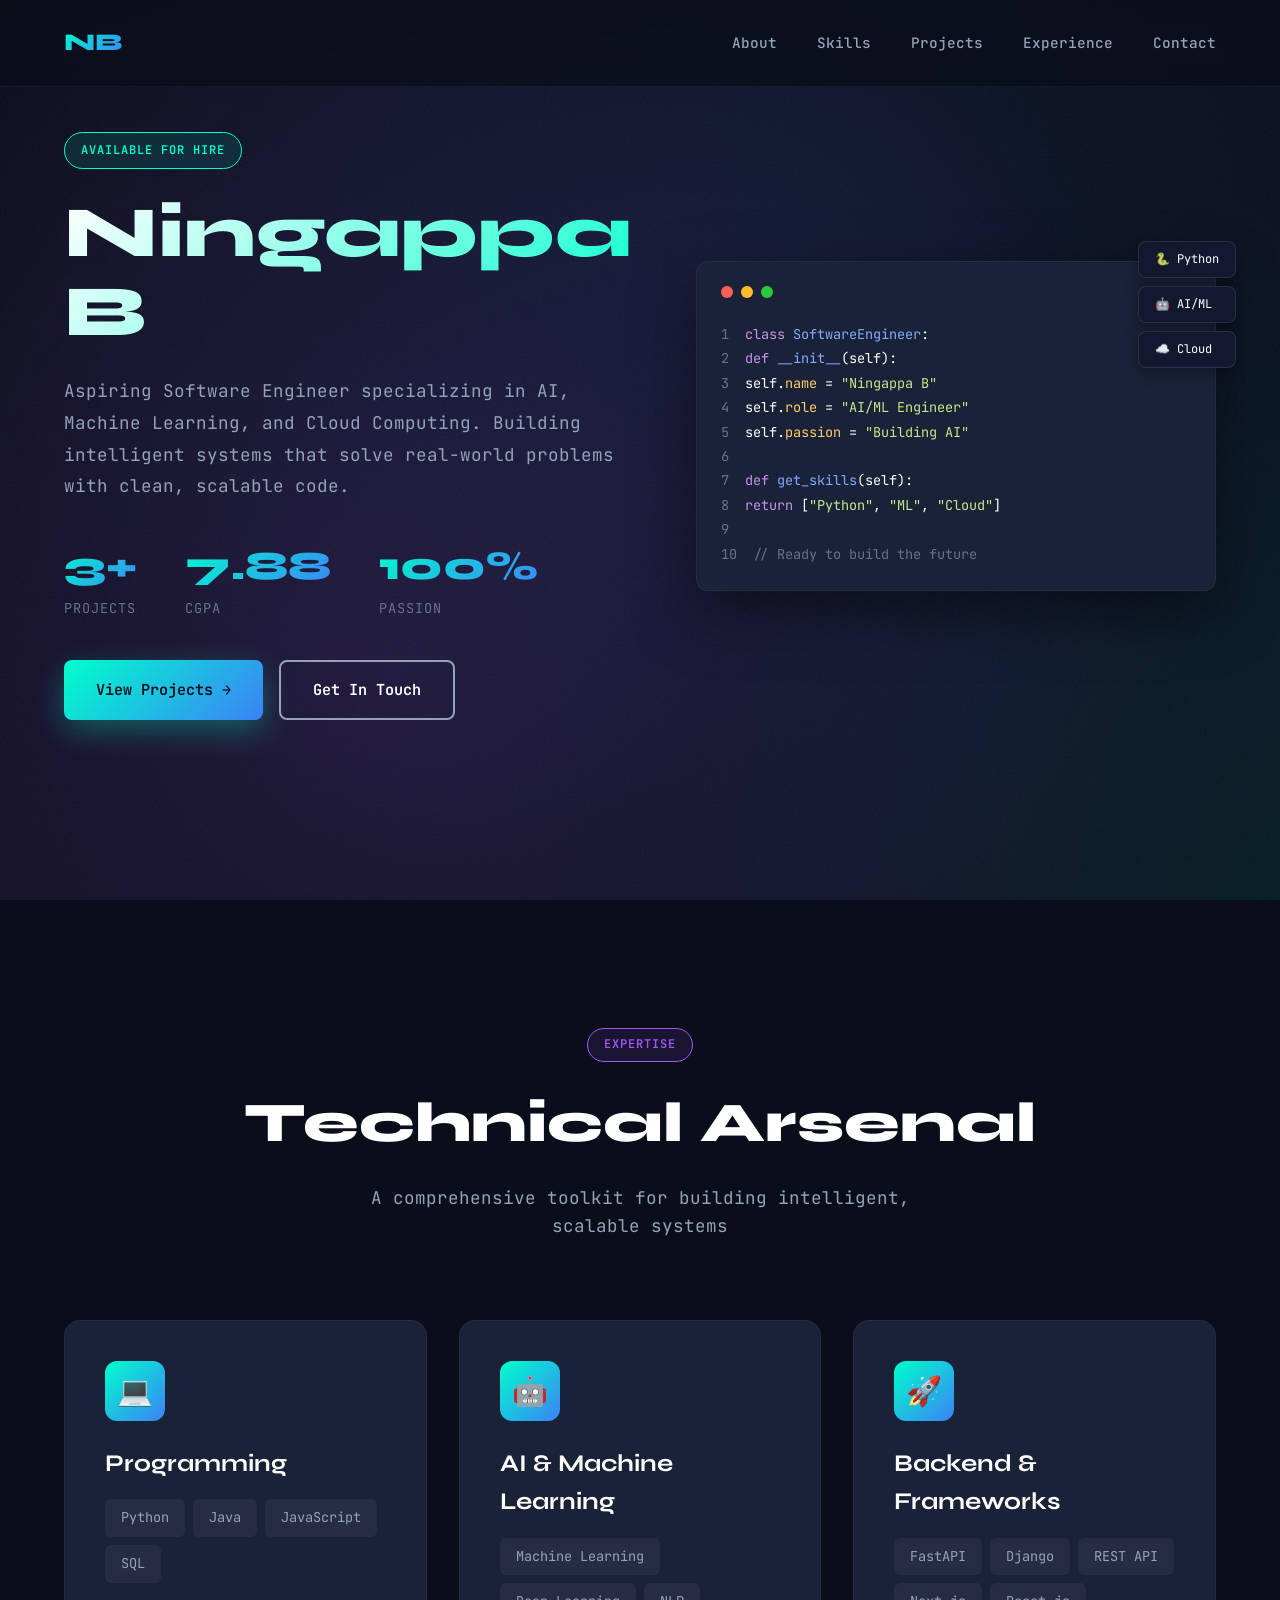
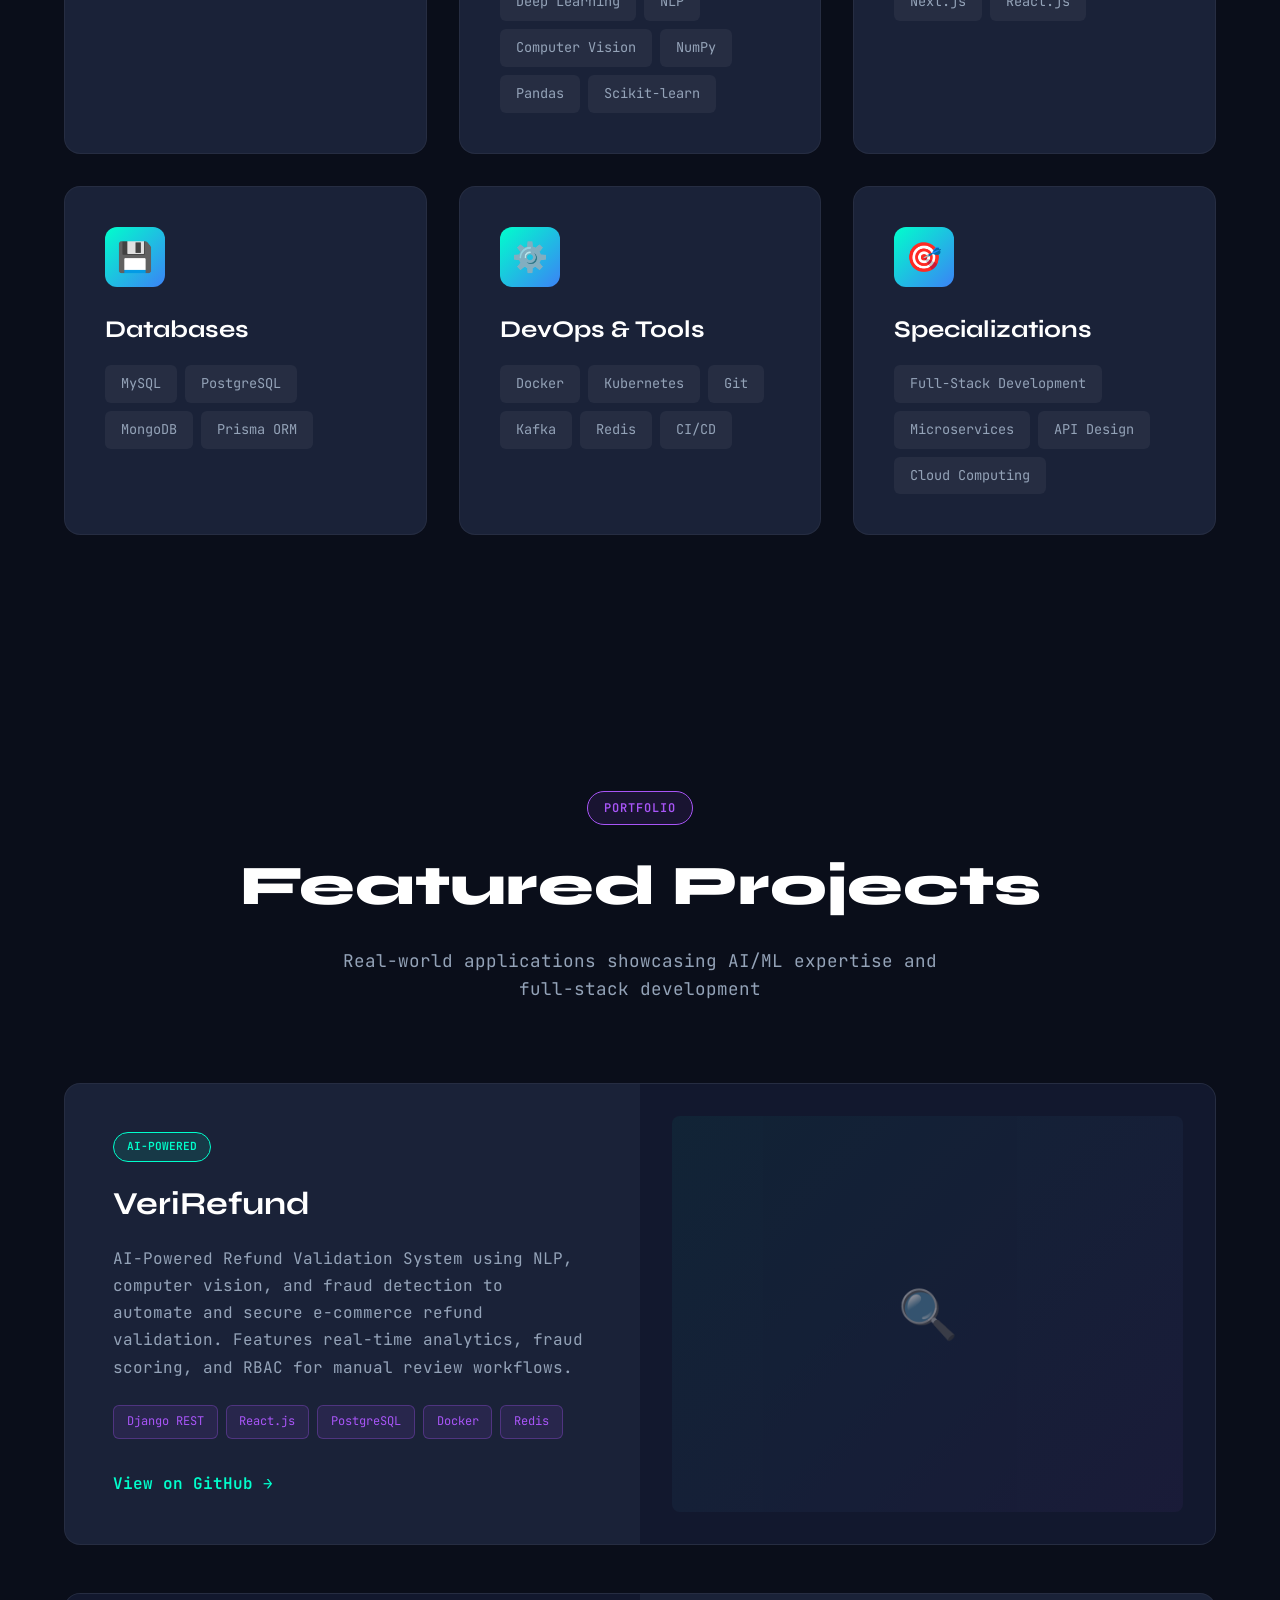
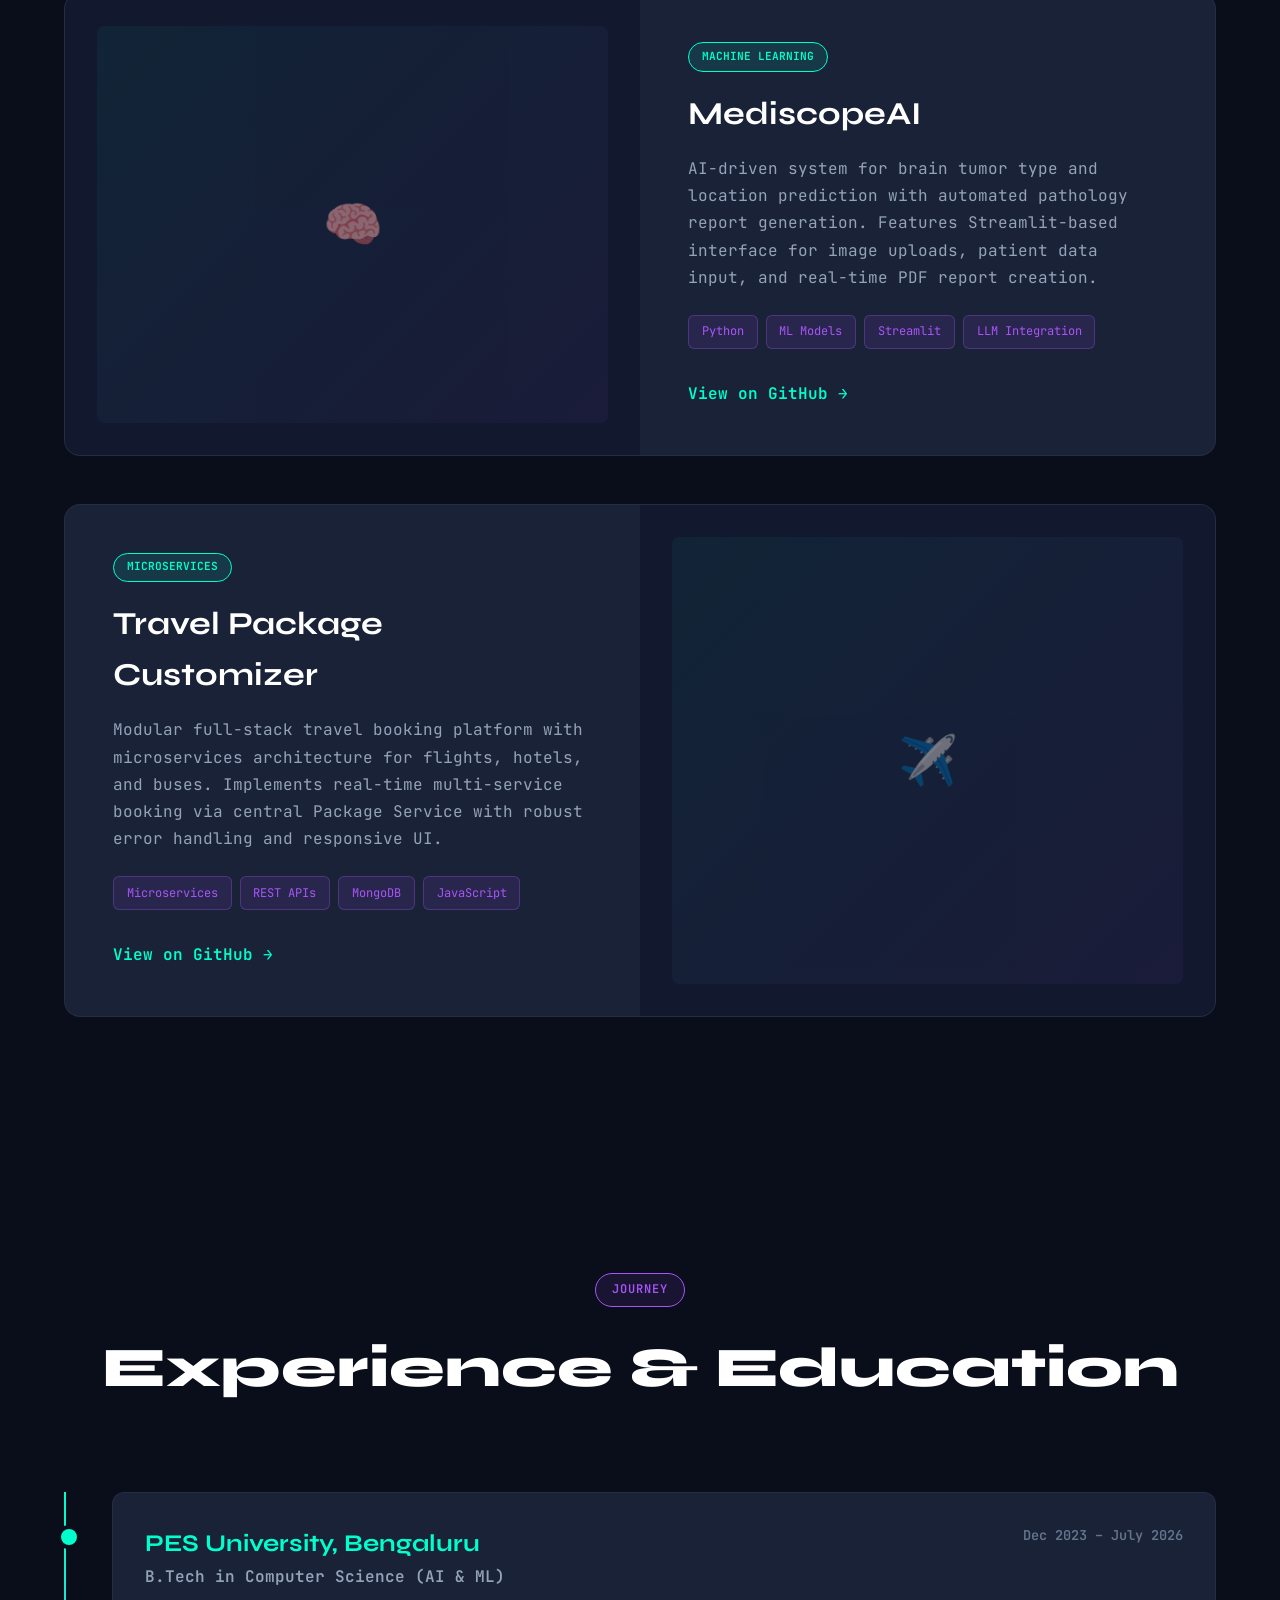
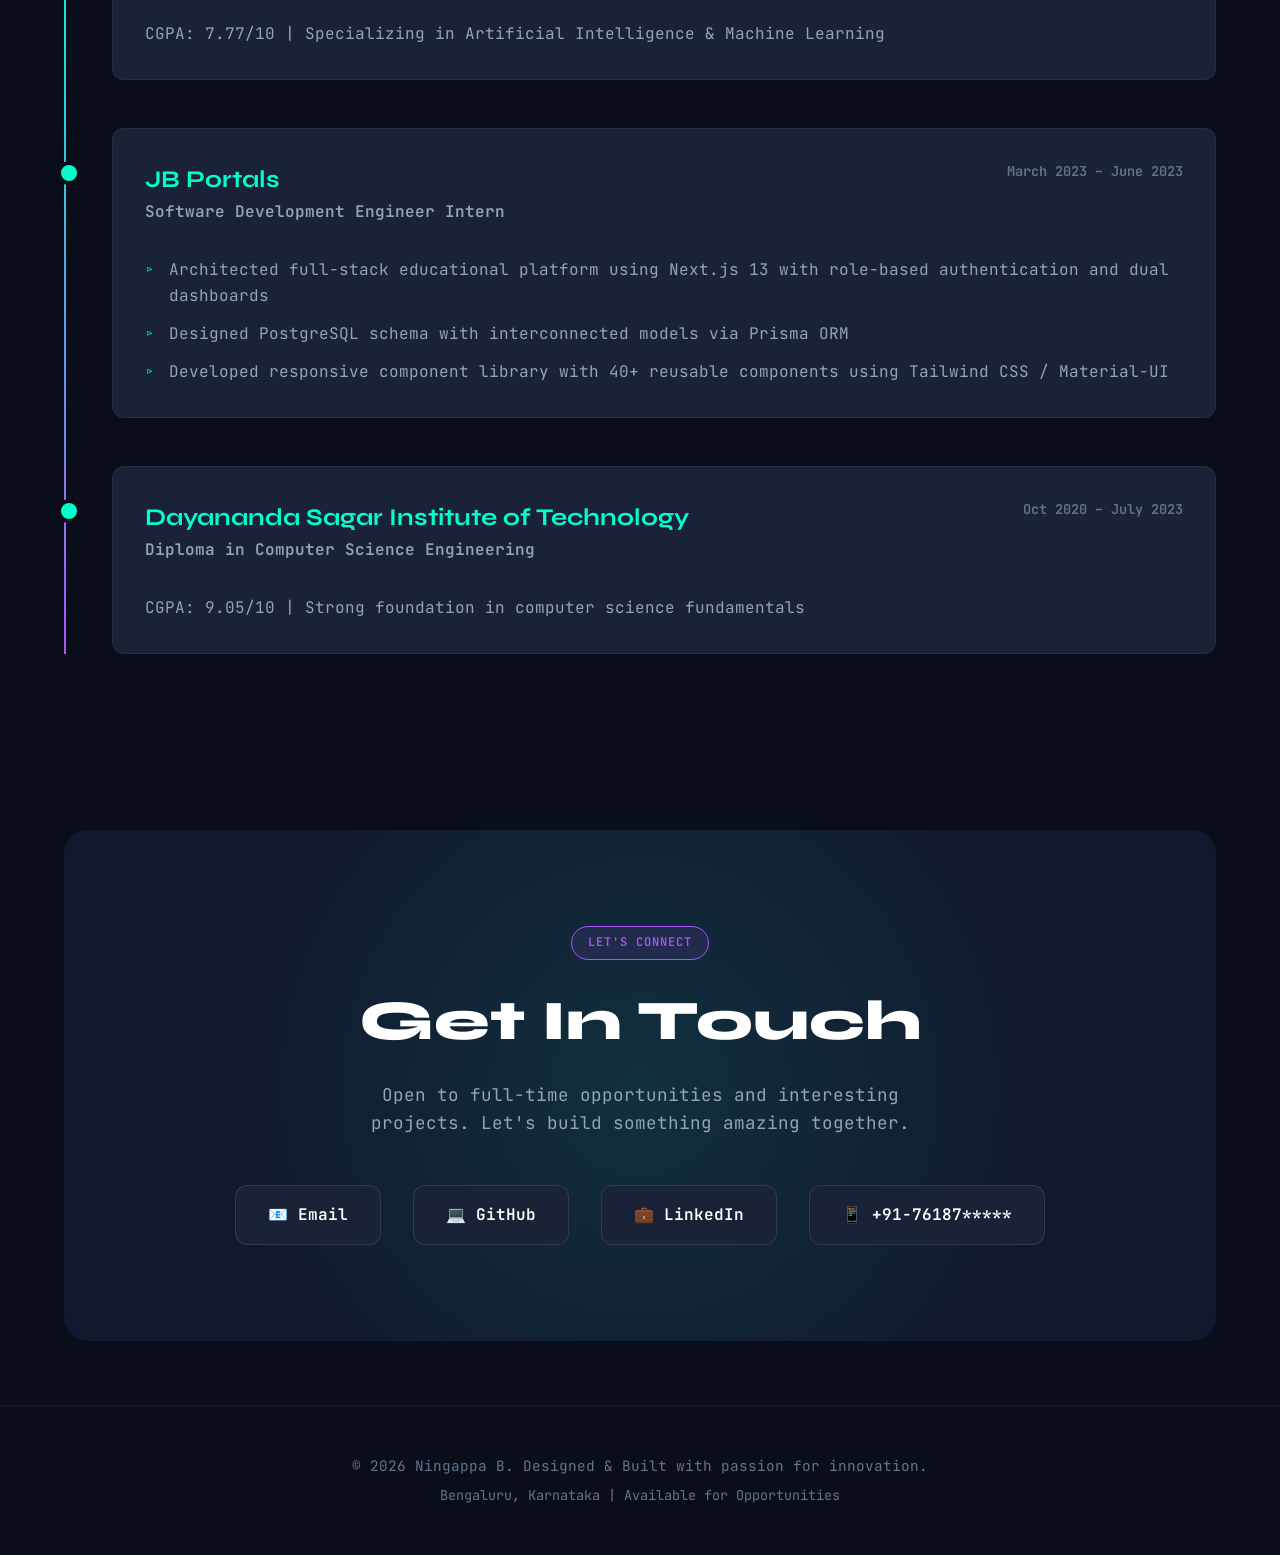
==== commit 93b608ae: "fix: Update CGPA value from 7.77 to 7.88." ====
--- a/index.html
+++ b/index.html
@@ -46,7 +46,7 @@
                             <div class="stat-label">Projects</div>
                         </div>
                         <div class="stat">
-                            <div class="stat-number">7.77</div>
+                            <div class="stat-number">7.88</div>
                             <div class="stat-label">CGPA</div>
                         </div>
                         <div class="stat">
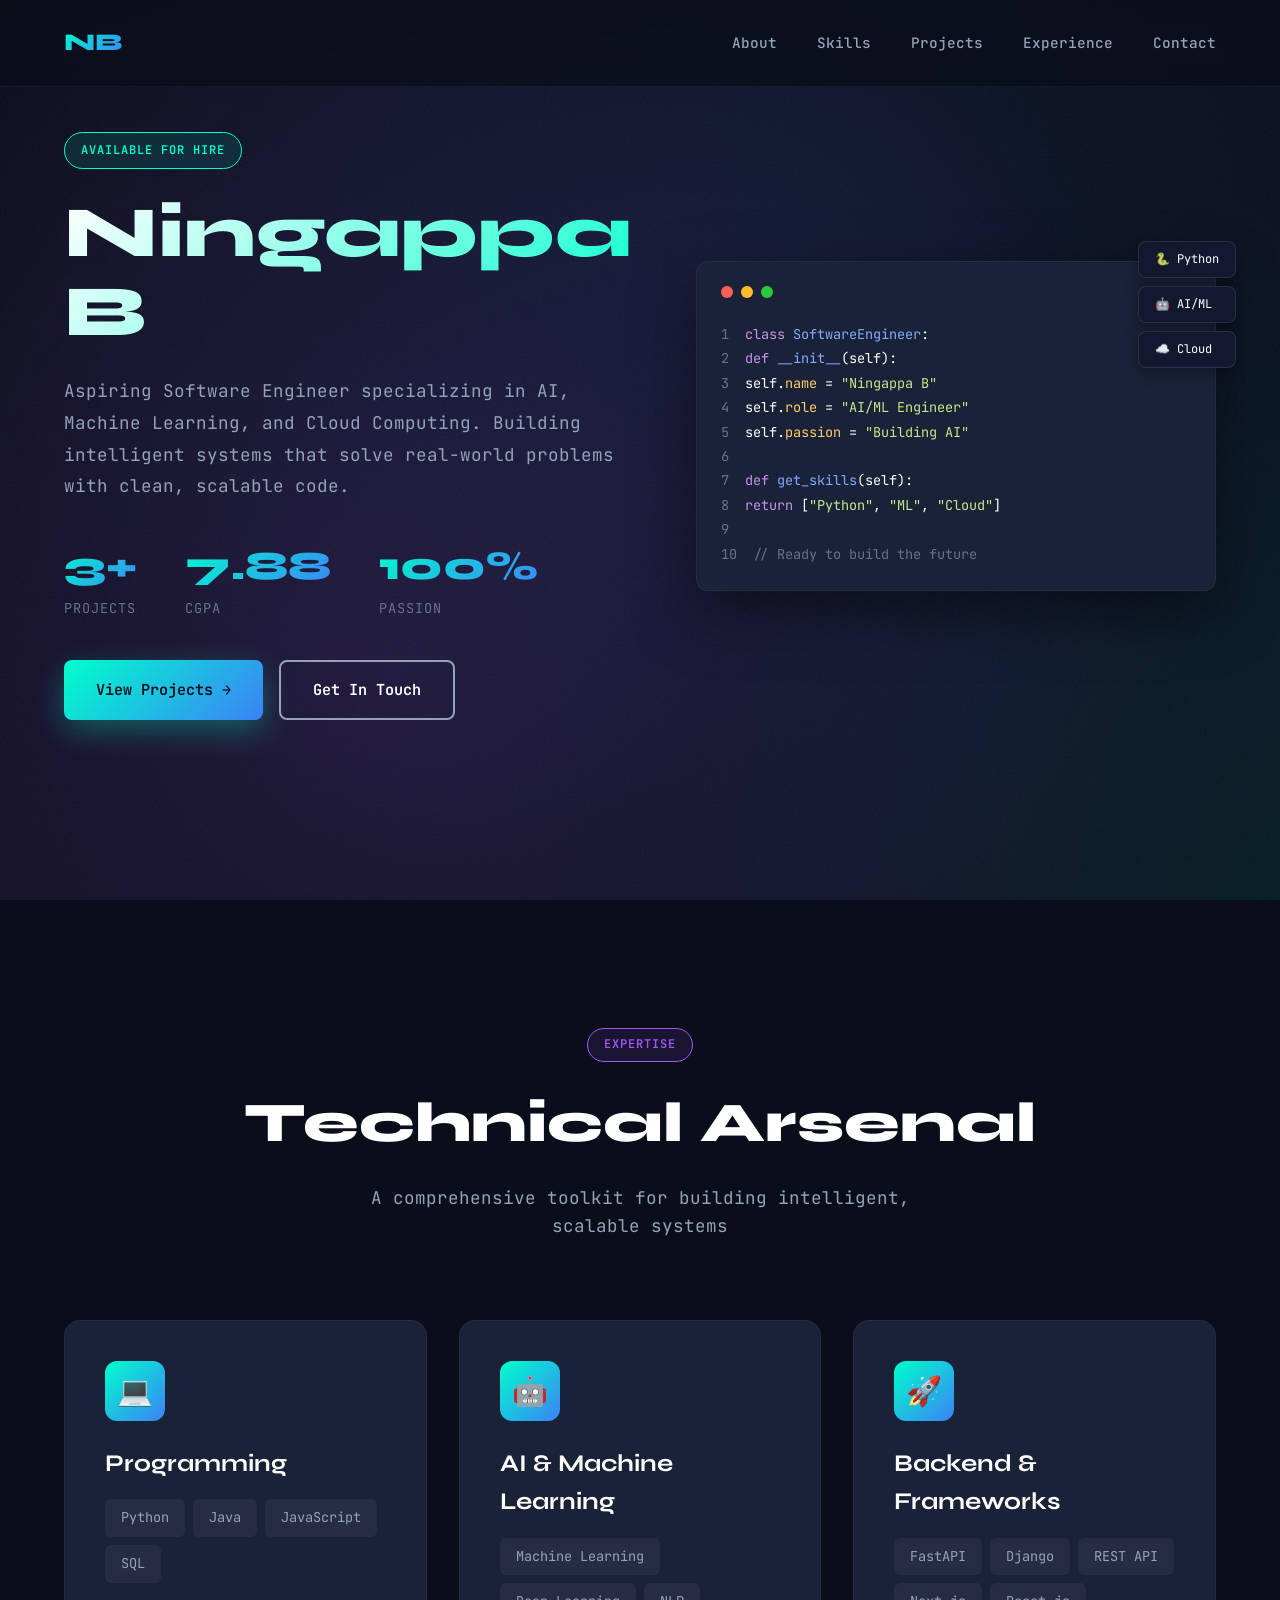
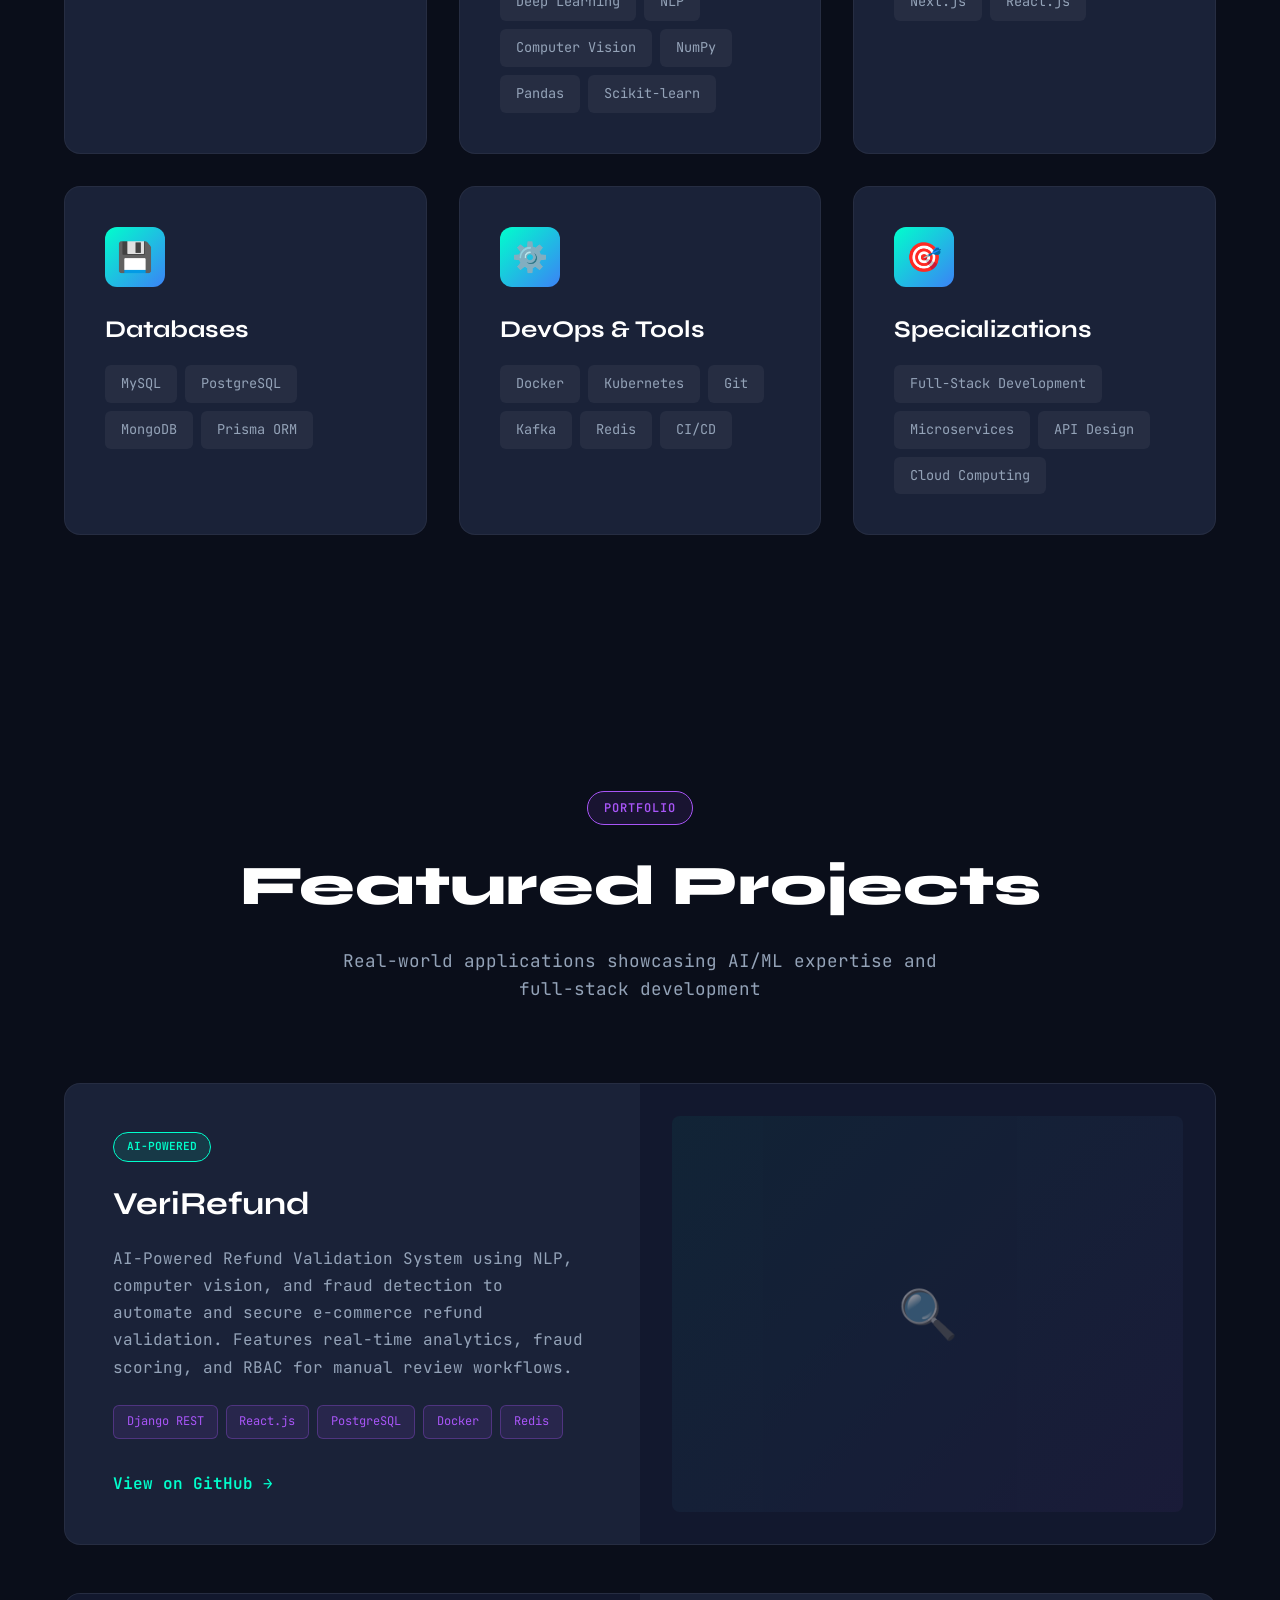
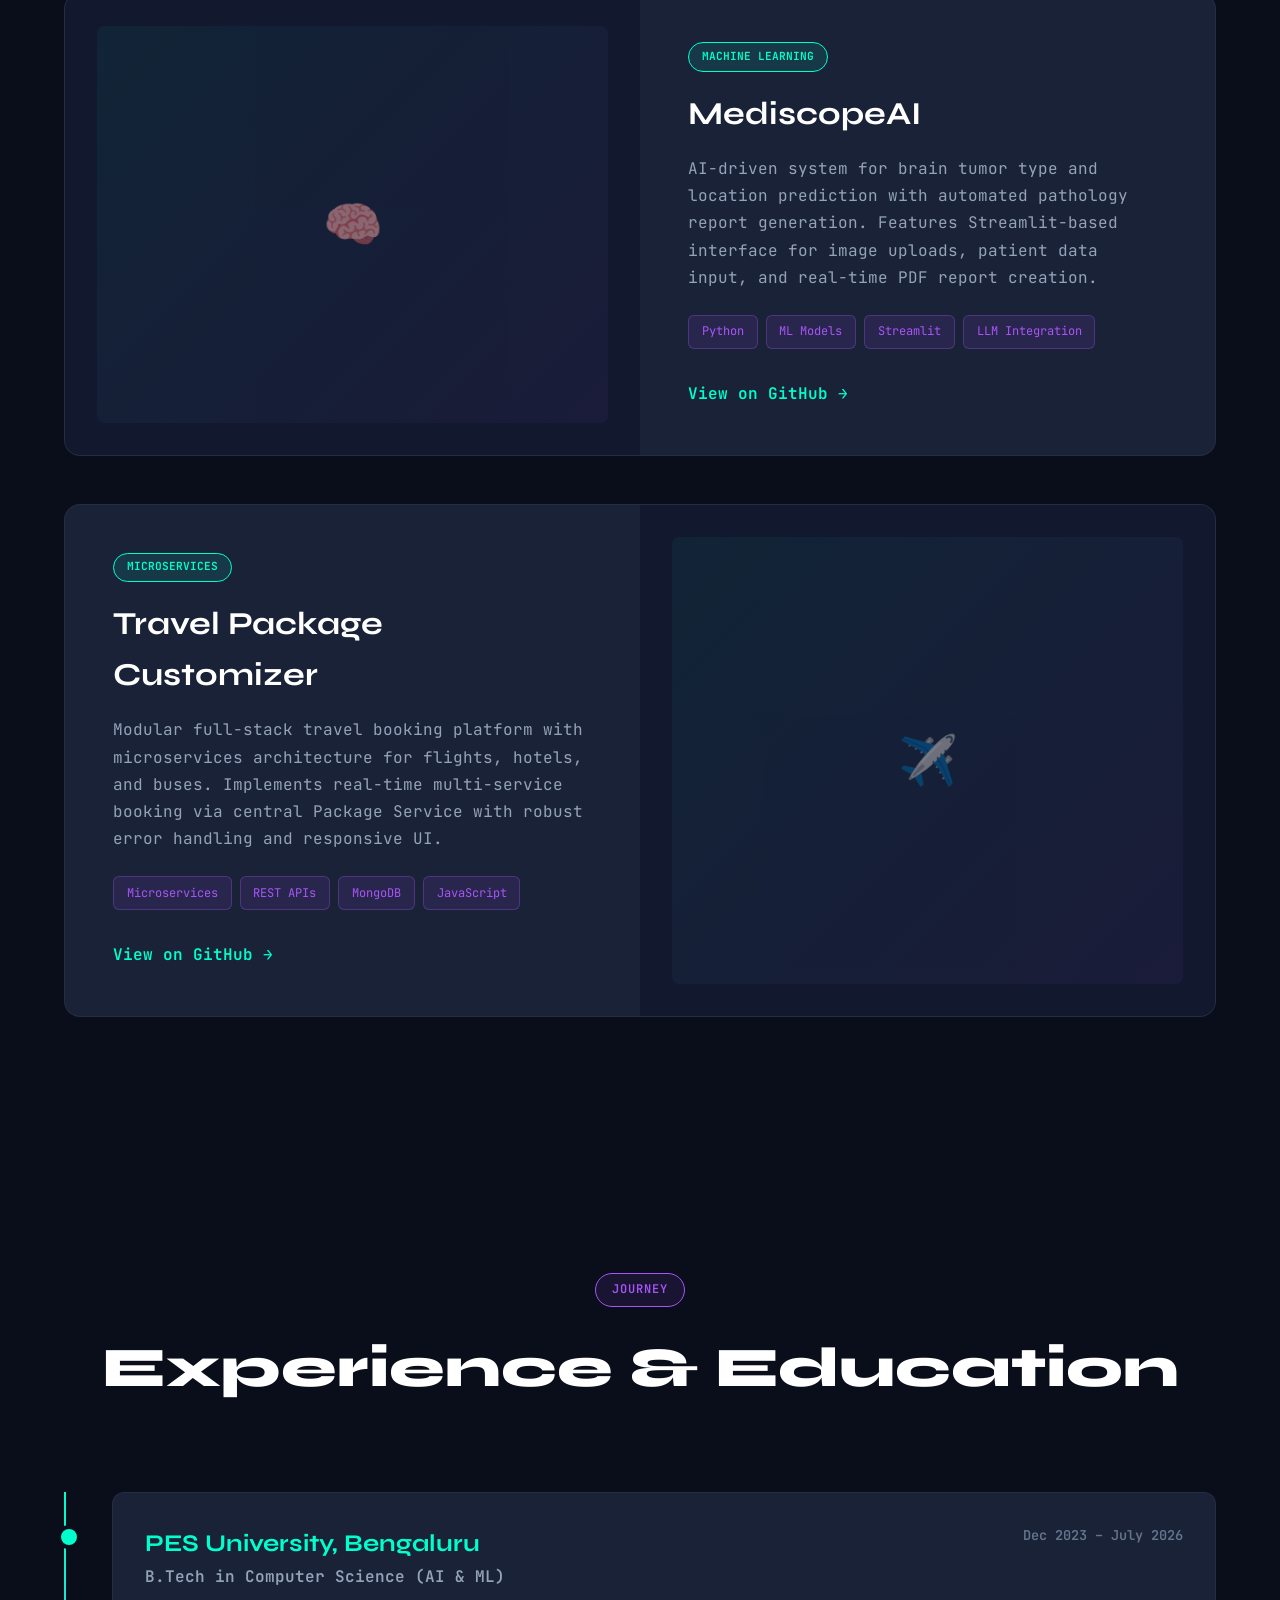
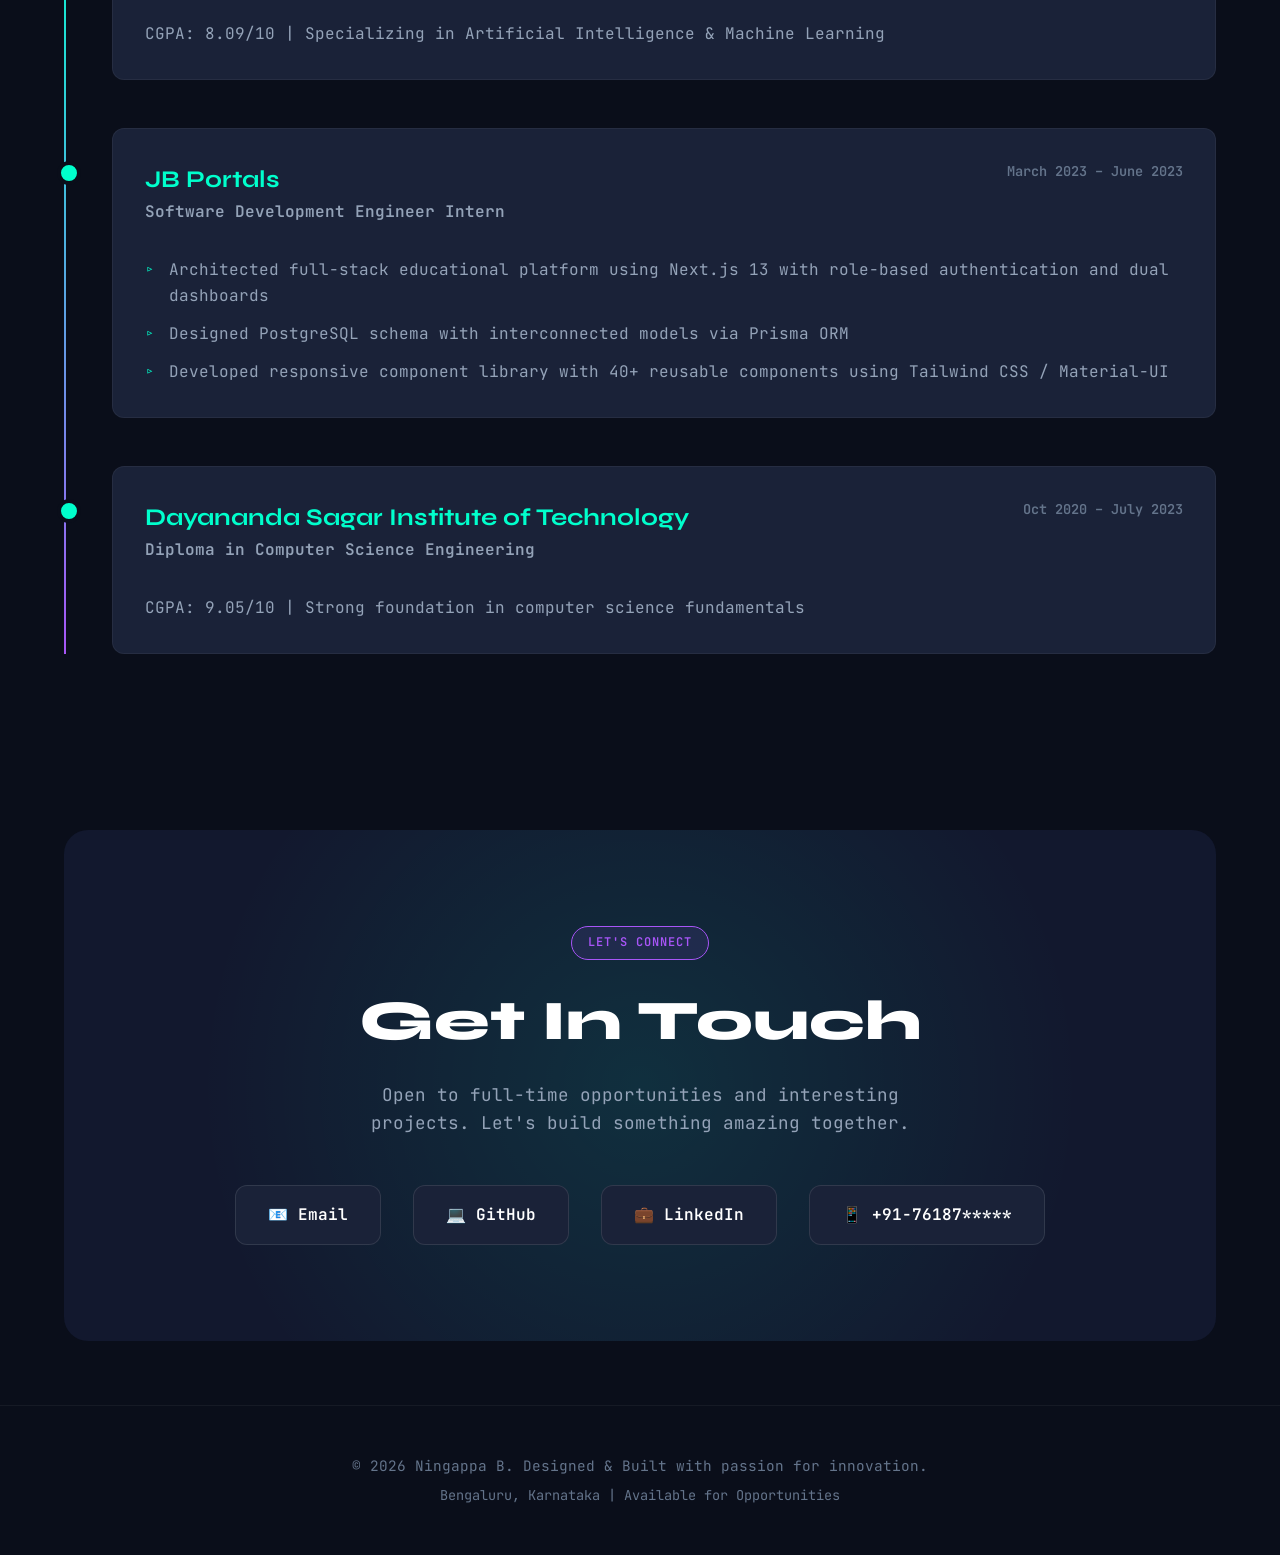
==== commit 871f929a: "update: update CGPA and mask phone number in contact section" ====
--- a/index.html
+++ b/index.html
@@ -309,7 +309,7 @@
                     </div>
                     <div class="timeline-content">
                         <p style="color: var(--text-secondary);">
-                            CGPA: 7.77/10 | Specializing in Artificial Intelligence & Machine Learning
+                            CGPA: 8.09/10 | Specializing in Artificial Intelligence & Machine Learning
                         </p>
                     </div>
                 </div>
@@ -366,10 +366,10 @@
                 <a href="https://github.com/ningappa-hub" class="contact-link" target="_blank">
                     💻 GitHub
                 </a>
-                <a href="https://linkedin.com/in/ningappa" class="contact-link" target="_blank">
+                <a href="https://www.linkedin.com/in/ningappa-b-/" class="contact-link" target="_blank">
                     💼 LinkedIn
                 </a>
-                <a href="tel:+917618700676" class="contact-link">
+                <a href="tel:+9176187*****" class="contact-link">
                     📱 +91-76187*****
                 </a>
             </div>
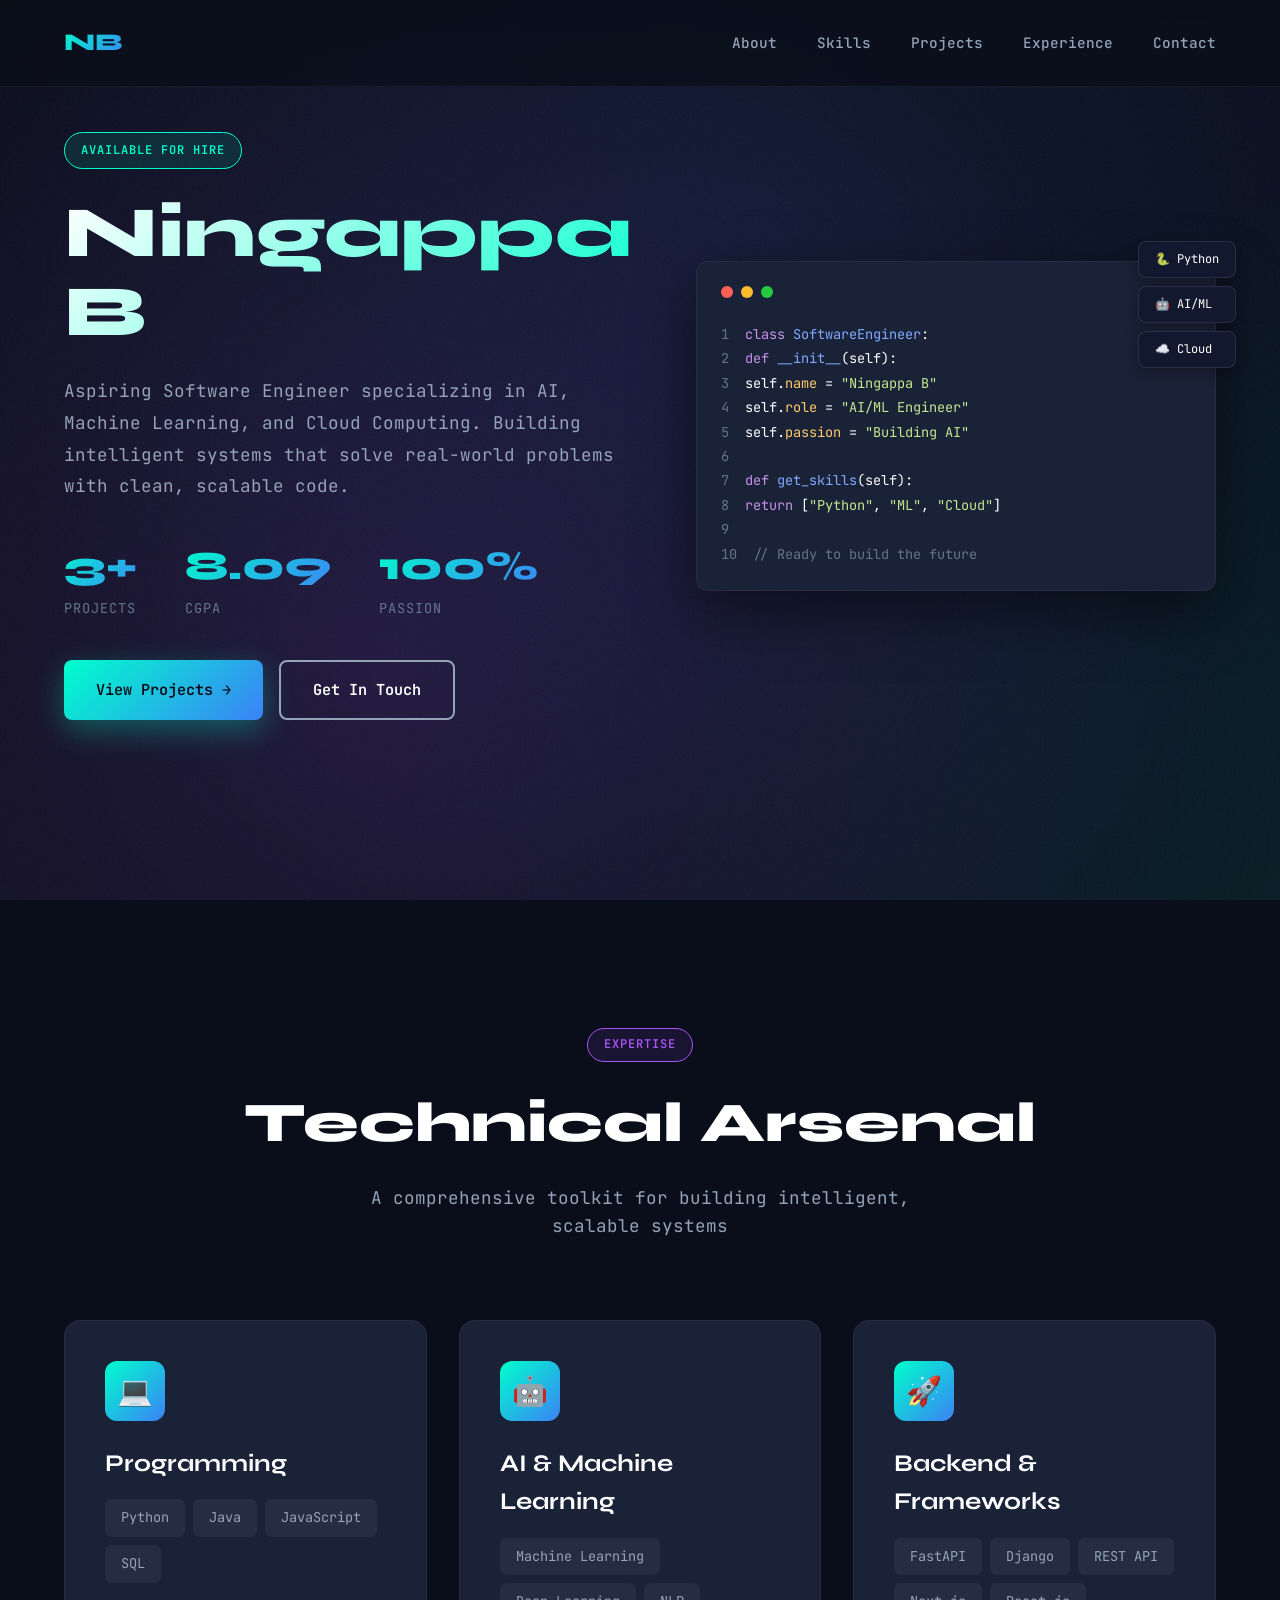
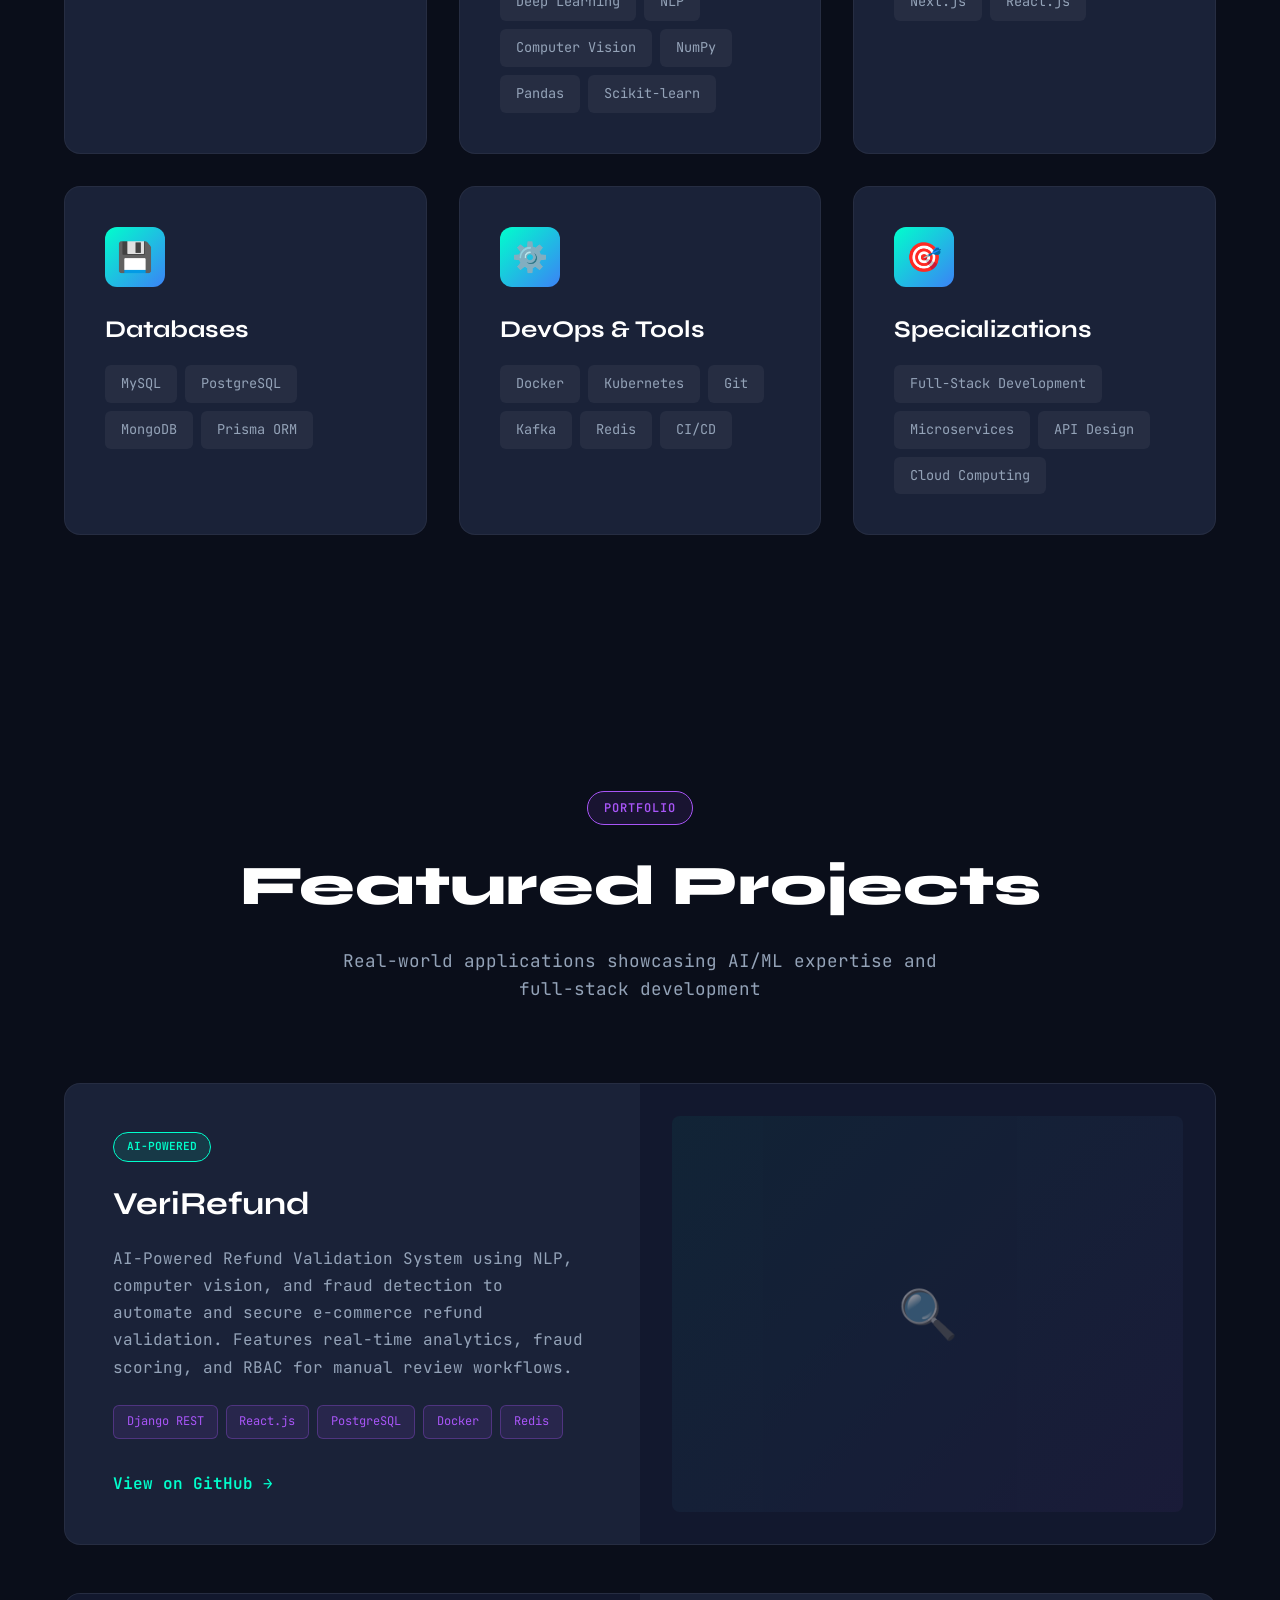
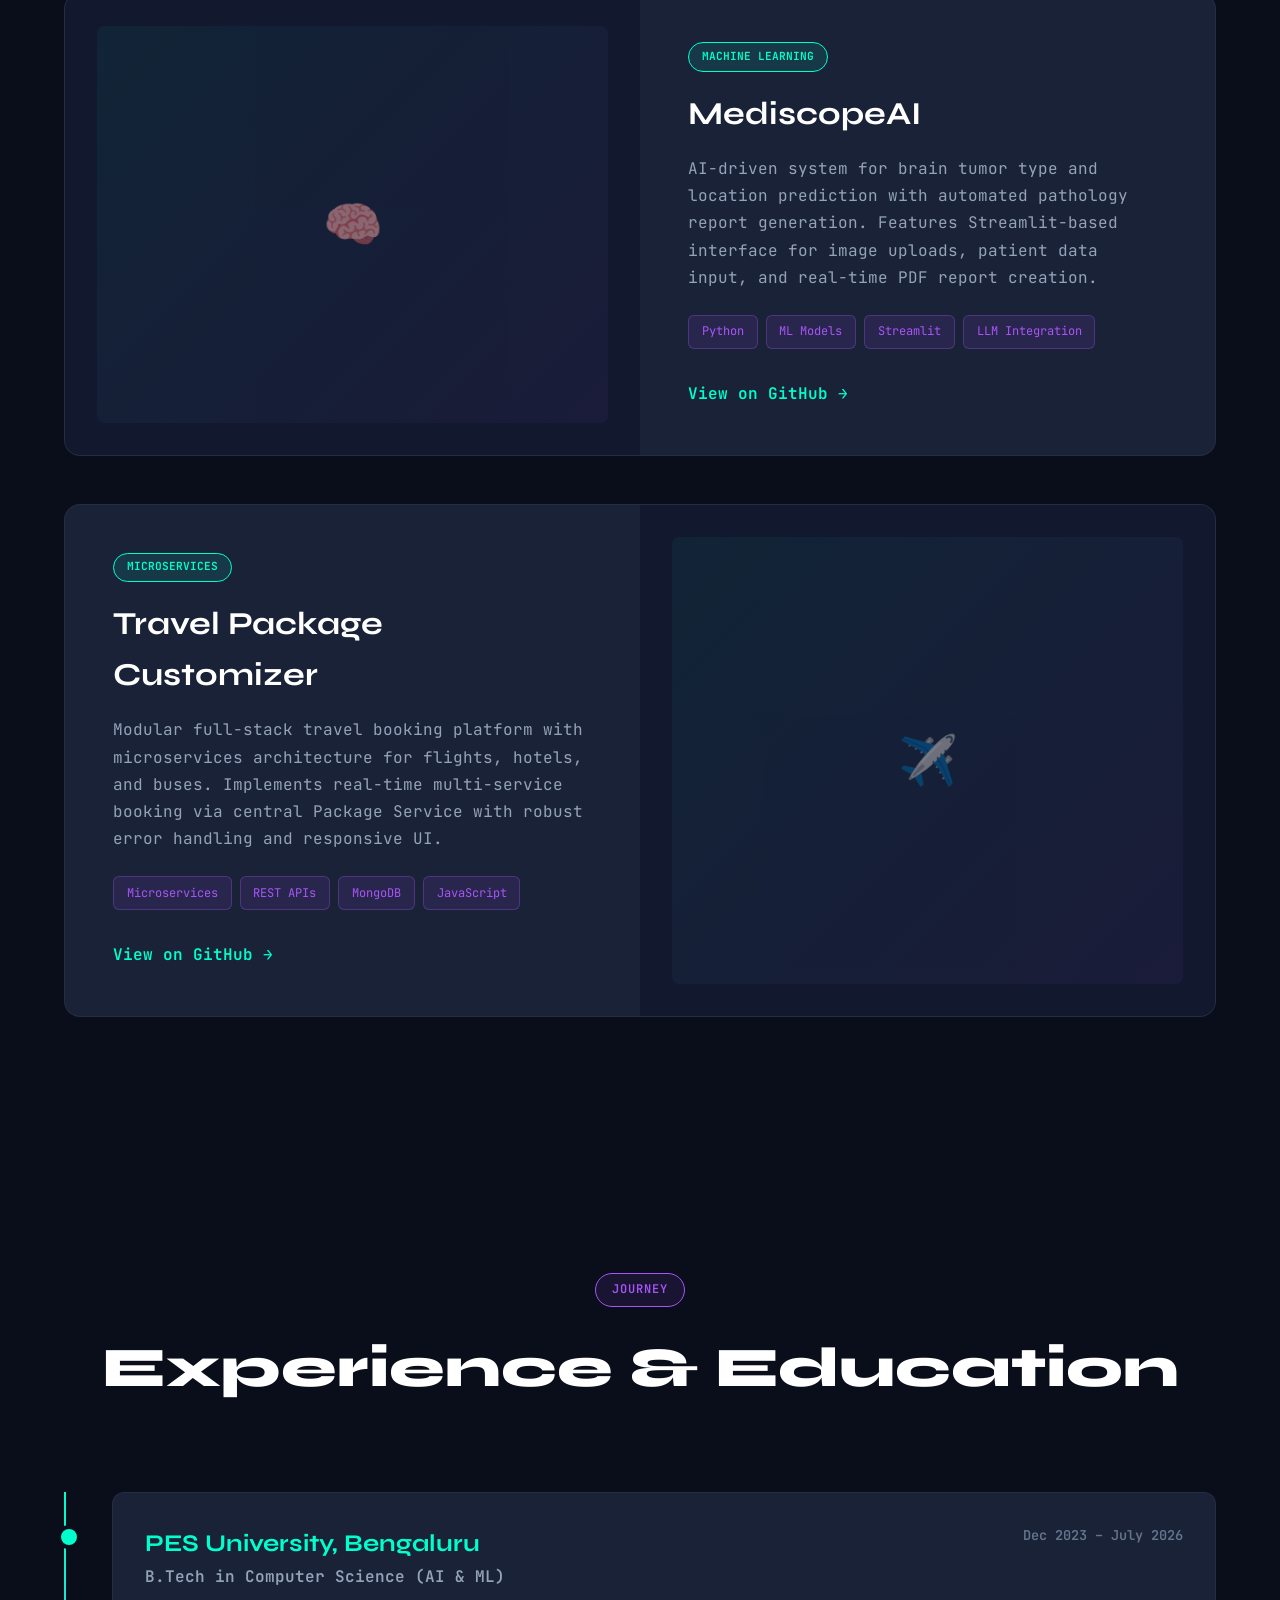
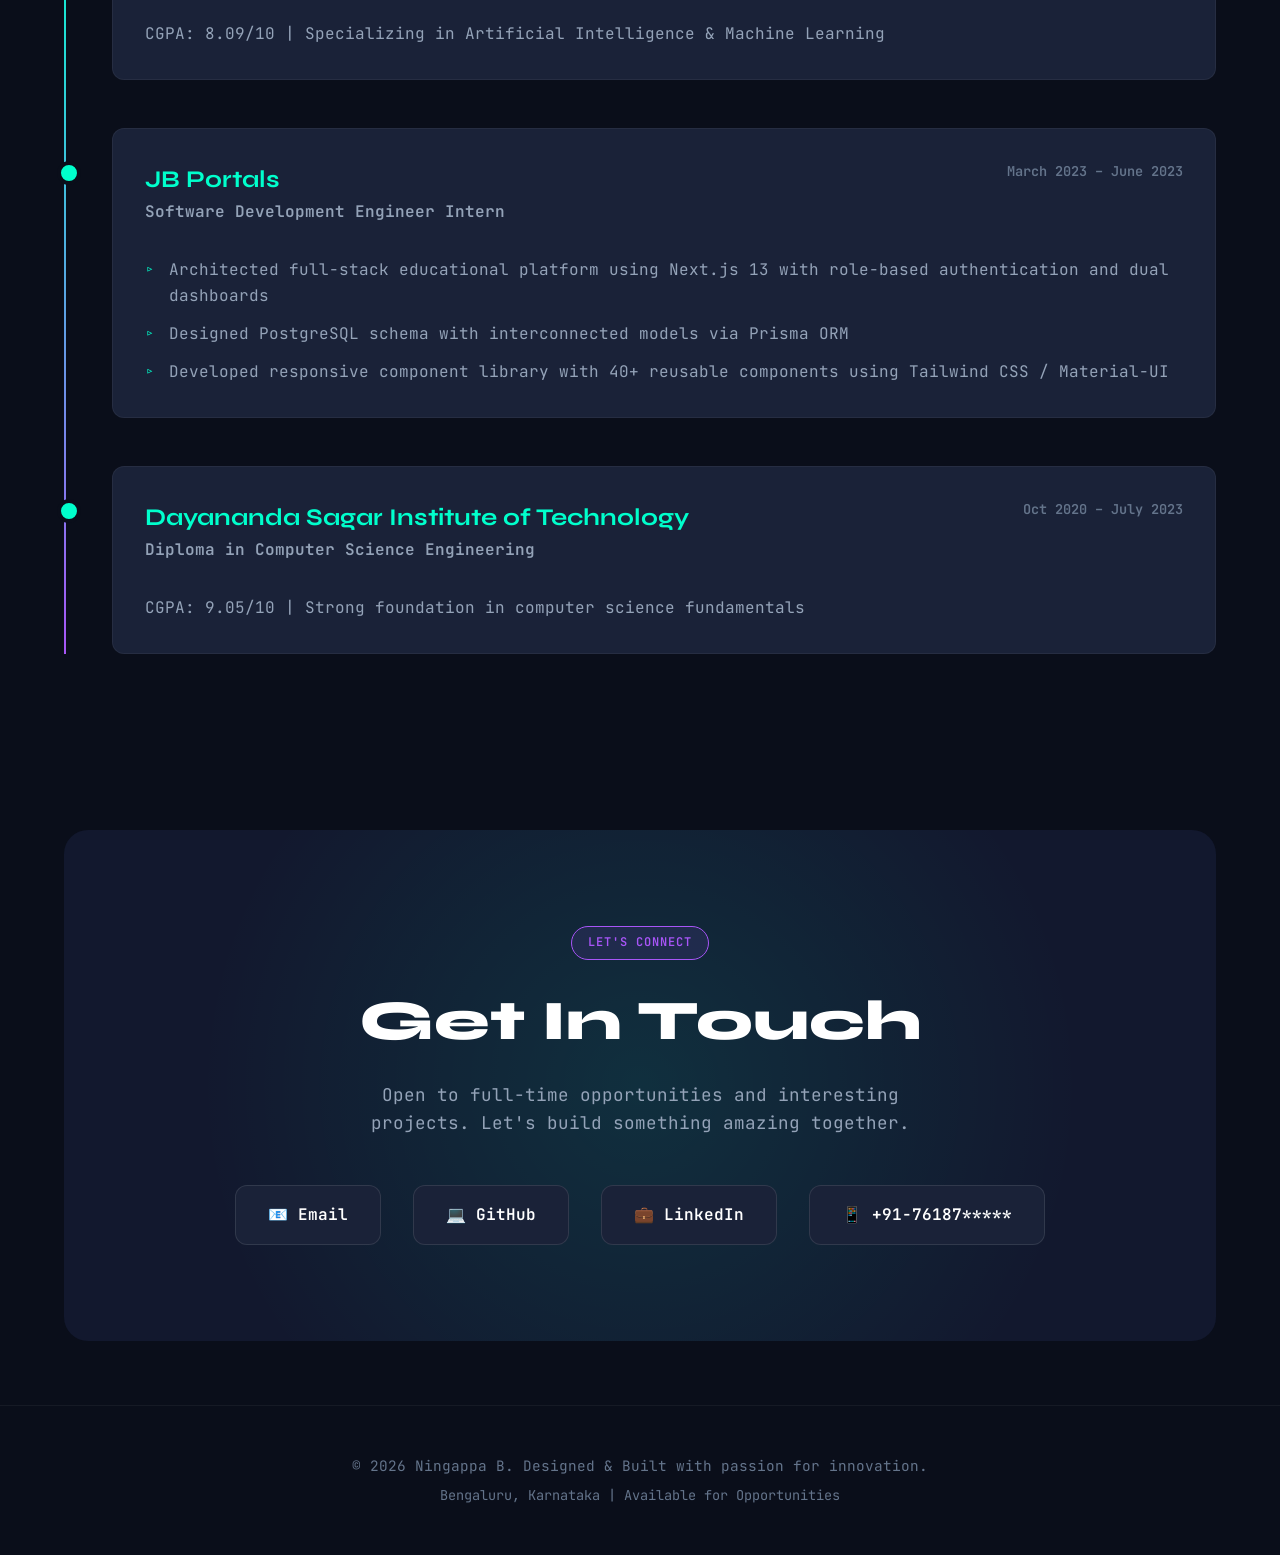
==== commit 634a0fa4: "fix: update CGPA value in index.html stats section" ====
--- a/index.html
+++ b/index.html
@@ -46,7 +46,7 @@
                             <div class="stat-label">Projects</div>
                         </div>
                         <div class="stat">
-                            <div class="stat-number">7.88</div>
+                            <div class="stat-number">8.09</div>
                             <div class="stat-label">CGPA</div>
                         </div>
                         <div class="stat">
